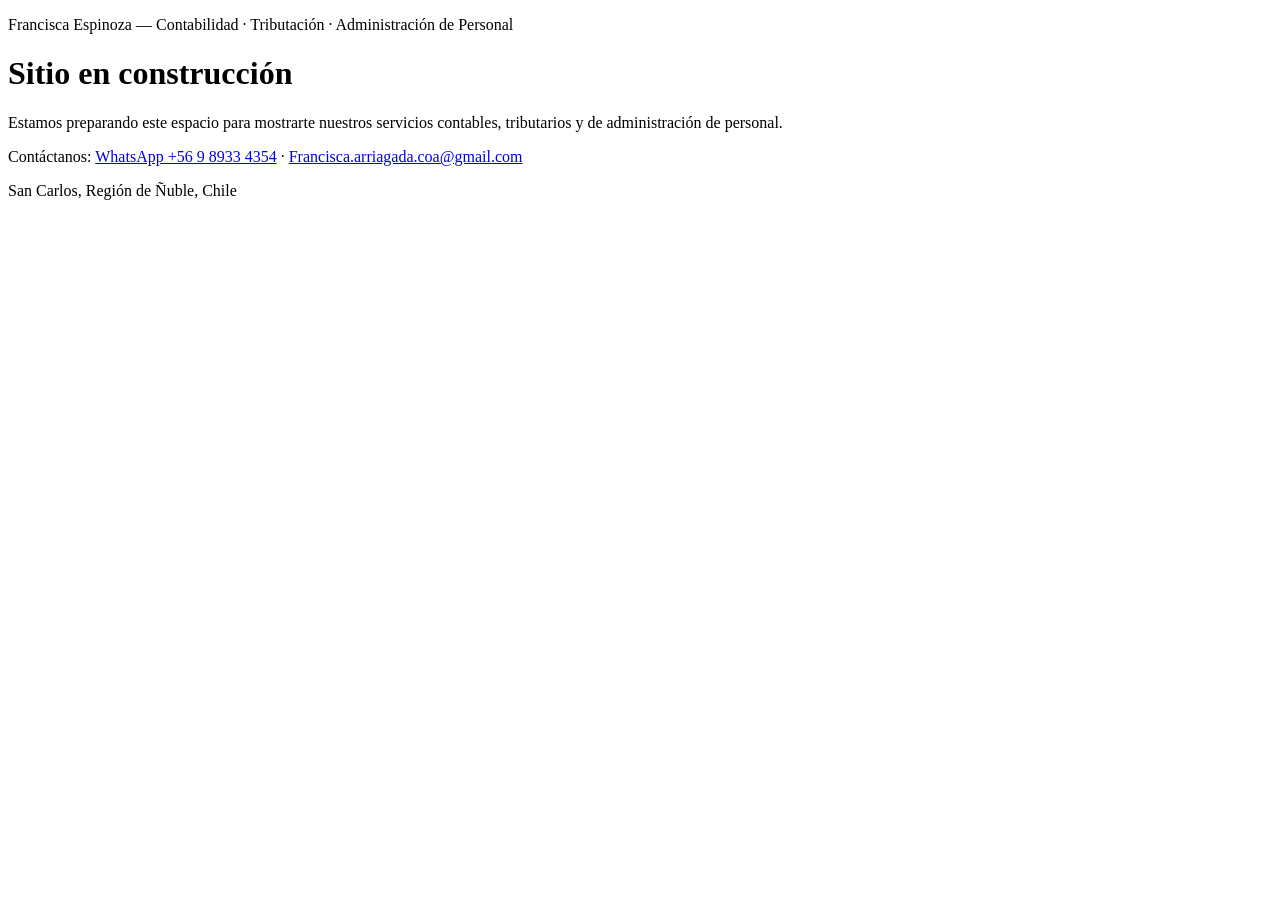
==== index.html @ 8ef62faa "Iteración 1: esqueleto del sitio y CI de GitHub Pages Agrega index.html mínimo con datos de contacto" ====
<!DOCTYPE html>
<html lang="es-CL">
<head>
  <meta charset="UTF-8">
  <meta name="viewport" content="width=device-width, initial-scale=1.0">
  <title>Francisca Espinoza | Contabilidad, Tributación y Administración de Personal</title>
  <meta name="description" content="Servicios contables, tributarios y de administración de personal en San Carlos, Ñuble, Chile.">
</head>
<body>
  <header>
    <p>Francisca Espinoza — Contabilidad · Tributación · Administración de Personal</p>
  </header>

  <main>
    <h1>Sitio en construcción</h1>
    <p>Estamos preparando este espacio para mostrarte nuestros servicios contables, tributarios y de administración de personal.</p>
    <p>Contáctanos: <a href="https://wa.me/56989334354">WhatsApp +56 9 8933 4354</a> · <a href="mailto:Francisca.arriagada.coa@gmail.com">Francisca.arriagada.coa@gmail.com</a></p>
  </main>

  <footer>
    <p>San Carlos, Región de Ñuble, Chile</p>
  </footer>
</body>
</html>
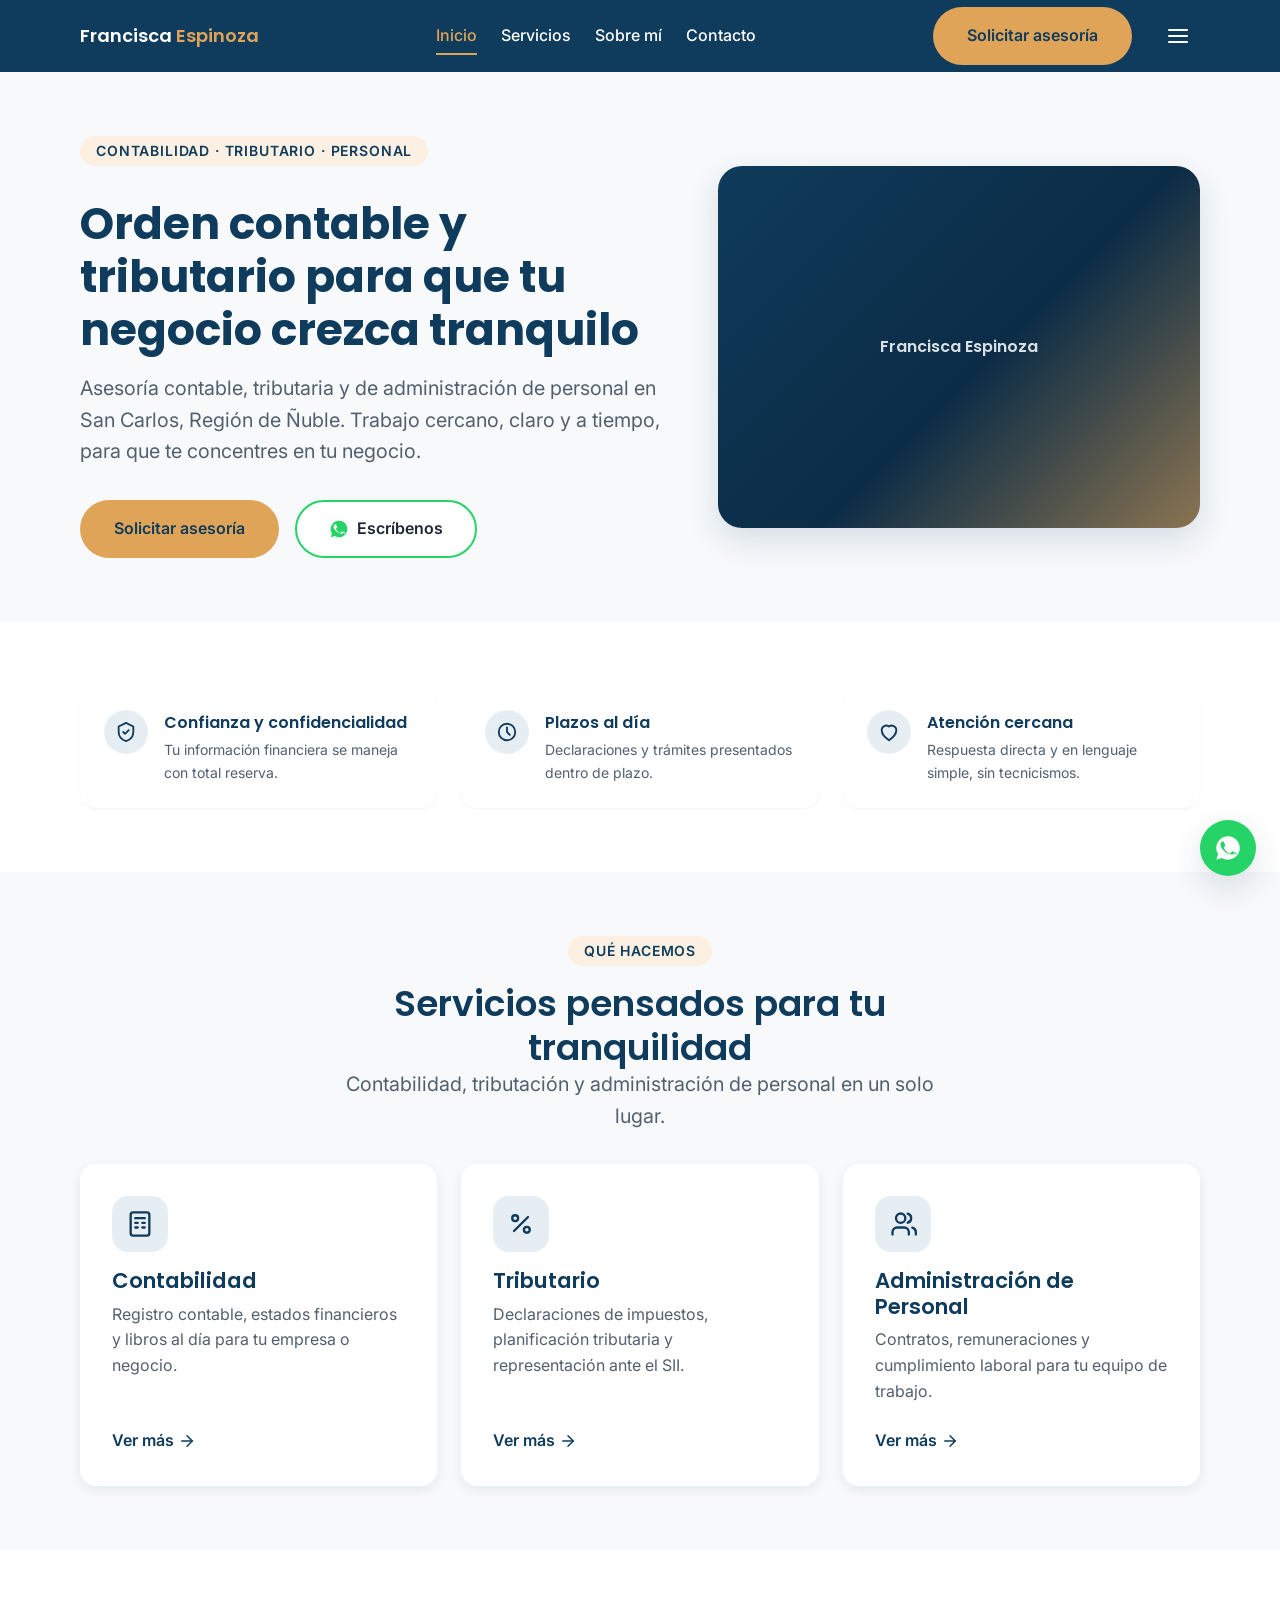
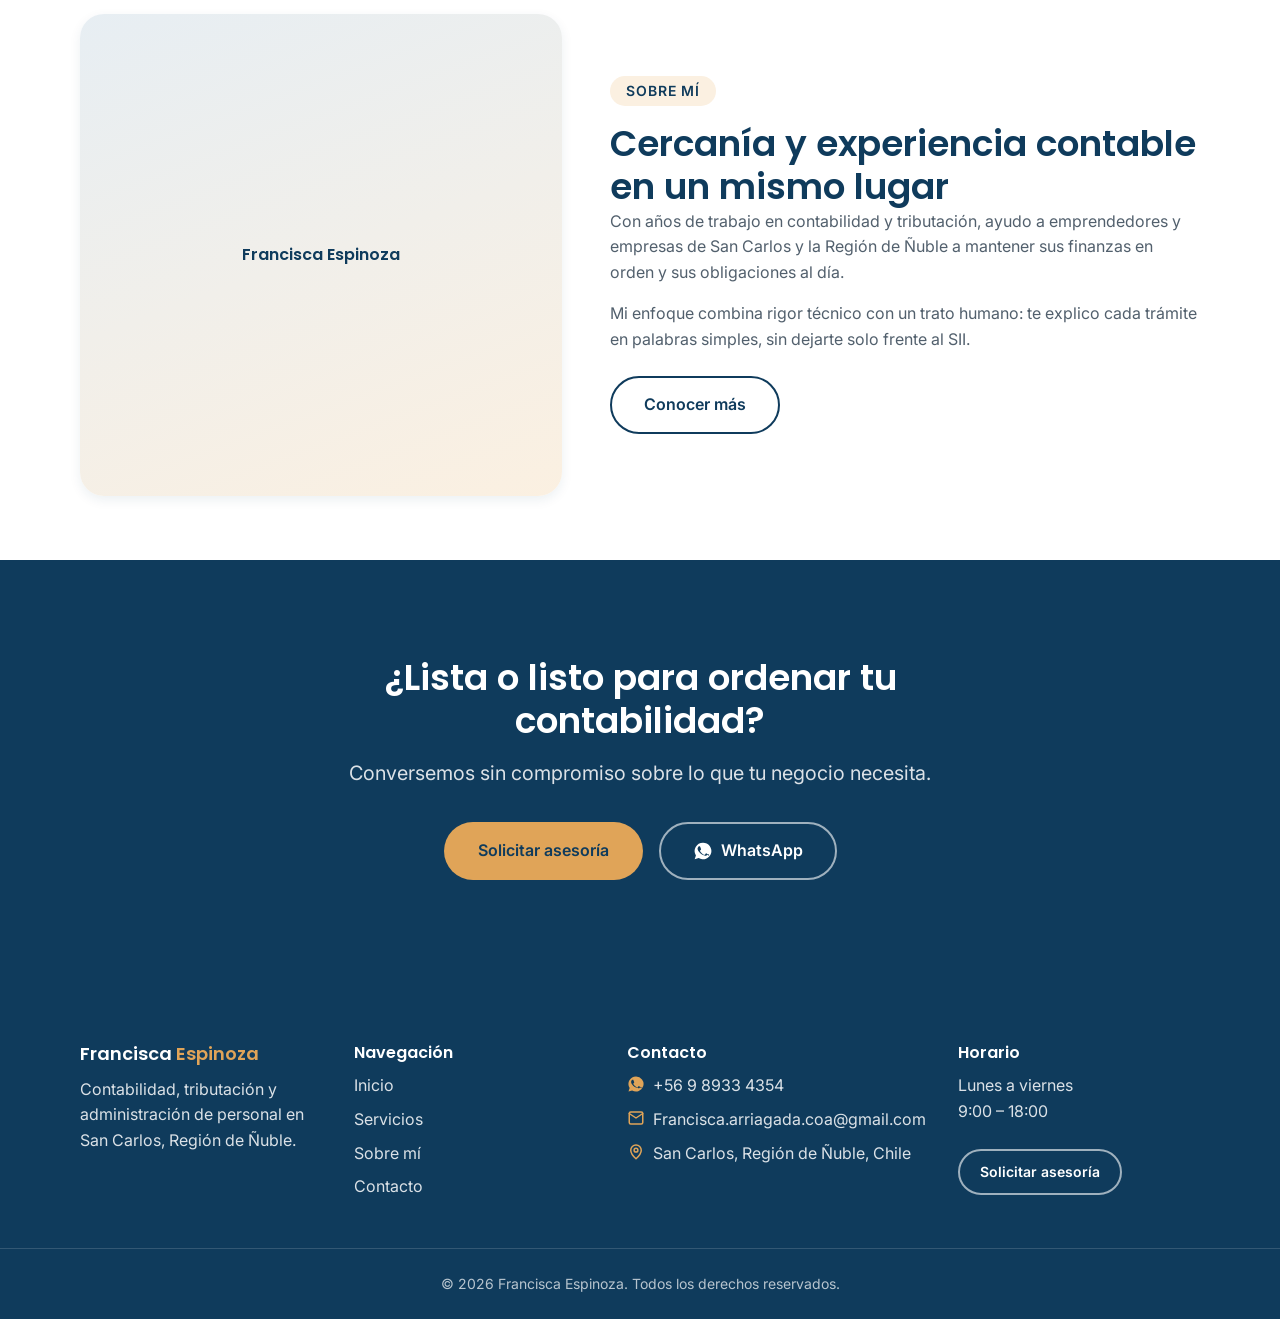
==== commit 9b5171b6: "Iteración 2: sistema visual y layout de las 4 páginas Implementa los design tokens y componentes de " ====
--- a/index.html
+++ b/index.html
@@ -4,21 +4,249 @@
   <meta charset="UTF-8">
   <meta name="viewport" content="width=device-width, initial-scale=1.0">
   <title>Francisca Espinoza | Contabilidad, Tributación y Administración de Personal</title>
-  <meta name="description" content="Servicios contables, tributarios y de administración de personal en San Carlos, Ñuble, Chile.">
+  <meta name="description" content="Servicios contables, tributarios y de administración de personal en San Carlos, Región de Ñuble, Chile. Asesoría cercana y confiable para tu empresa o negocio.">
+
+  <link rel="preconnect" href="https://fonts.googleapis.com">
+  <link rel="preconnect" href="https://fonts.gstatic.com" crossorigin>
+  <link href="https://fonts.googleapis.com/css2?family=Poppins:wght@600;700&family=Inter:wght@400;500;600&display=swap" rel="stylesheet">
+
+  <link rel="stylesheet" href="assets/css/styles.css">
 </head>
 <body>
-  <header>
-    <p>Francisca Espinoza — Contabilidad · Tributación · Administración de Personal</p>
+  <a class="skip-link" href="#main-content">Saltar al contenido</a>
+
+  <header class="site-header">
+    <div class="container site-header__inner">
+      <a href="index.html" class="wordmark">Francisca <span>Espinoza</span></a>
+
+      <nav class="main-nav" aria-label="Navegación principal">
+        <ul class="main-nav__list">
+          <li><a class="main-nav__link" href="index.html" aria-current="page">Inicio</a></li>
+          <li><a class="main-nav__link" href="servicios.html">Servicios</a></li>
+          <li><a class="main-nav__link" href="sobre-mi.html">Sobre mí</a></li>
+          <li><a class="main-nav__link" href="contacto.html">Contacto</a></li>
+        </ul>
+      </nav>
+
+      <div class="site-header__actions">
+        <a href="contacto.html" class="btn btn--primary site-header__cta">Solicitar asesoría</a>
+        <button type="button" class="hamburger" aria-label="Abrir menú" aria-expanded="false" aria-controls="mobile-menu">
+          <svg class="icon-open" viewBox="0 0 24 24" fill="none" stroke="currentColor" stroke-width="2" stroke-linecap="round" aria-hidden="true"><line x1="3" y1="6" x2="21" y2="6"/><line x1="3" y1="12" x2="21" y2="12"/><line x1="3" y1="18" x2="21" y2="18"/></svg>
+          <svg class="icon-close" viewBox="0 0 24 24" fill="none" stroke="currentColor" stroke-width="2" stroke-linecap="round" aria-hidden="true"><line x1="6" y1="6" x2="18" y2="18"/><line x1="6" y1="18" x2="18" y2="6"/></svg>
+        </button>
+      </div>
+    </div>
   </header>
 
-  <main>
-    <h1>Sitio en construcción</h1>
-    <p>Estamos preparando este espacio para mostrarte nuestros servicios contables, tributarios y de administración de personal.</p>
-    <p>Contáctanos: <a href="https://wa.me/56989334354">WhatsApp +56 9 8933 4354</a> · <a href="mailto:Francisca.arriagada.coa@gmail.com">Francisca.arriagada.coa@gmail.com</a></p>
+  <div class="mobile-menu" id="mobile-menu" hidden>
+    <div class="mobile-menu__header container">
+      <a href="index.html" class="wordmark">Francisca <span>Espinoza</span></a>
+      <button type="button" class="hamburger mobile-menu__close" aria-label="Cerrar menú">
+        <svg viewBox="0 0 24 24" fill="none" stroke="currentColor" stroke-width="2" stroke-linecap="round" aria-hidden="true"><line x1="6" y1="6" x2="18" y2="18"/><line x1="6" y1="18" x2="18" y2="6"/></svg>
+      </button>
+    </div>
+    <ul class="mobile-menu__list">
+      <li><a class="mobile-menu__link" href="index.html" aria-current="page">Inicio</a></li>
+      <li><a class="mobile-menu__link" href="servicios.html">Servicios</a></li>
+      <li><a class="mobile-menu__link" href="sobre-mi.html">Sobre mí</a></li>
+      <li><a class="mobile-menu__link" href="contacto.html">Contacto</a></li>
+    </ul>
+    <div class="mobile-menu__cta">
+      <a href="contacto.html" class="btn btn--primary">Solicitar asesoría</a>
+      <a href="https://wa.me/56989334354" class="btn btn--on-navy" target="_blank" rel="noopener">
+        <svg viewBox="0 0 24 24" fill="currentColor" aria-hidden="true"><path d="M12 2a10 10 0 0 0-8.5 15.3L2 22l4.8-1.5A10 10 0 1 0 12 2Zm5.6 14.2c-.2.7-1.4 1.3-2 1.4-.5.1-1.2.2-3.7-.8-3.1-1.2-5-4.3-5.2-4.5-.2-.2-1.2-1.6-1.2-3s.8-2.2 1-2.5c.3-.3.6-.4.8-.4h.6c.2 0 .5 0 .7.6.3.7.9 2.3 1 2.5.1.2.1.4 0 .6-.1.2-.2.4-.4.6-.2.2-.4.5-.6.6-.2.2-.4.4-.2.8.2.4 1 1.6 2.1 2.6 1.4 1.3 2.6 1.7 3 1.9.4.2.6.1.8-.1.2-.2.9-1 1.1-1.4.2-.4.5-.3.8-.2.3.1 2 1 2.4 1.1.4.2.6.3.7.4.1.2.1.9-.1 1.6Z"/></svg>
+        WhatsApp
+      </a>
+    </div>
+  </div>
+
+  <main id="main-content">
+    <!-- ===== HERO ===== -->
+    <section class="section">
+      <div class="container hero">
+        <div class="hero__text">
+          <span class="eyebrow">Contabilidad · Tributario · Personal</span>
+          <h1>Orden contable y tributario para que tu negocio crezca tranquilo</h1>
+          <p class="hero__subtitle">Asesoría contable, tributaria y de administración de personal en San Carlos, Región de Ñuble. Trabajo cercano, claro y a tiempo, para que te concentres en tu negocio.</p>
+          <div class="btn-row">
+            <a href="contacto.html" class="btn btn--primary">Solicitar asesoría</a>
+            <a href="https://wa.me/56989334354" class="btn btn--whatsapp" target="_blank" rel="noopener">
+              <svg viewBox="0 0 24 24" fill="currentColor" aria-hidden="true"><path d="M12 2a10 10 0 0 0-8.5 15.3L2 22l4.8-1.5A10 10 0 1 0 12 2Zm5.6 14.2c-.2.7-1.4 1.3-2 1.4-.5.1-1.2.2-3.7-.8-3.1-1.2-5-4.3-5.2-4.5-.2-.2-1.2-1.6-1.2-3s.8-2.2 1-2.5c.3-.3.6-.4.8-.4h.6c.2 0 .5 0 .7.6.3.7.9 2.3 1 2.5.1.2.1.4 0 .6-.1.2-.2.4-.4.6-.2.2-.4.5-.6.6-.2.2-.4.4-.2.8.2.4 1 1.6 2.1 2.6 1.4 1.3 2.6 1.7 3 1.9.4.2.6.1.8-.1.2-.2.9-1 1.1-1.4.2-.4.5-.3.8-.2.3.1 2 1 2.4 1.1.4.2.6.3.7.4.1.2.1.9-.1 1.6Z"/></svg>
+              Escríbenos
+            </a>
+          </div>
+        </div>
+        <div class="hero__media" role="img" aria-label="Ilustración representativa de asesoría contable">
+          <span>Francisca Espinoza</span>
+        </div>
+      </div>
+    </section>
+
+    <!-- ===== FRANJA DE VALORES ===== -->
+    <section class="section section-bg-alt">
+      <div class="container">
+        <div class="values-strip">
+          <div class="value-item">
+            <div class="value-item__icon">
+              <svg viewBox="0 0 24 24" fill="none" stroke="currentColor" stroke-width="2" stroke-linecap="round" stroke-linejoin="round" aria-hidden="true"><path d="M12 2l8 4v6c0 5-3.4 8.5-8 10-4.6-1.5-8-5-8-10V6l8-4Z"/><path d="m9 12 2 2 4-4"/></svg>
+            </div>
+            <div>
+              <p class="value-item__title">Confianza y confidencialidad</p>
+              <p class="value-item__desc">Tu información financiera se maneja con total reserva.</p>
+            </div>
+          </div>
+          <div class="value-item">
+            <div class="value-item__icon">
+              <svg viewBox="0 0 24 24" fill="none" stroke="currentColor" stroke-width="2" stroke-linecap="round" stroke-linejoin="round" aria-hidden="true"><circle cx="12" cy="12" r="9"/><path d="M12 7v5l3 3"/></svg>
+            </div>
+            <div>
+              <p class="value-item__title">Plazos al día</p>
+              <p class="value-item__desc">Declaraciones y trámites presentados dentro de plazo.</p>
+            </div>
+          </div>
+          <div class="value-item">
+            <div class="value-item__icon">
+              <svg viewBox="0 0 24 24" fill="none" stroke="currentColor" stroke-width="2" stroke-linecap="round" stroke-linejoin="round" aria-hidden="true"><path d="M12 21c-4-3-8-6-8-11a5 5 0 0 1 8-4 5 5 0 0 1 8 4c0 5-4 8-8 11Z"/></svg>
+            </div>
+            <div>
+              <p class="value-item__title">Atención cercana</p>
+              <p class="value-item__desc">Respuesta directa y en lenguaje simple, sin tecnicismos.</p>
+            </div>
+          </div>
+        </div>
+      </div>
+    </section>
+
+    <!-- ===== GRILLA DE SERVICIOS ===== -->
+    <section class="section" id="servicios">
+      <div class="container">
+        <div class="section-header section-header--center">
+          <span class="eyebrow">Qué hacemos</span>
+          <h2>Servicios pensados para tu tranquilidad</h2>
+          <p class="lead">Contabilidad, tributación y administración de personal en un solo lugar.</p>
+        </div>
+
+        <div class="services-grid">
+          <article class="service-card">
+            <div class="service-card__icon">
+              <svg viewBox="0 0 24 24" fill="none" stroke="currentColor" stroke-width="2" stroke-linecap="round" stroke-linejoin="round" aria-hidden="true"><rect x="4" y="2" width="16" height="20" rx="2"/><line x1="8" y1="7" x2="16" y2="7"/><line x1="8" y1="11" x2="10" y2="11"/><line x1="8" y1="15" x2="10" y2="15"/><line x1="14" y1="11" x2="16" y2="11"/><line x1="14" y1="15" x2="16" y2="15"/></svg>
+            </div>
+            <h3 class="service-card__title">Contabilidad</h3>
+            <p class="service-card__desc">Registro contable, estados financieros y libros al día para tu empresa o negocio.</p>
+            <a href="servicios.html#contabilidad" class="service-card__link">Ver más
+              <svg viewBox="0 0 24 24" fill="none" stroke="currentColor" stroke-width="2" stroke-linecap="round" stroke-linejoin="round" aria-hidden="true"><line x1="5" y1="12" x2="19" y2="12"/><polyline points="12 5 19 12 12 19"/></svg>
+            </a>
+          </article>
+
+          <article class="service-card">
+            <div class="service-card__icon">
+              <svg viewBox="0 0 24 24" fill="none" stroke="currentColor" stroke-width="2" stroke-linecap="round" stroke-linejoin="round" aria-hidden="true"><circle cx="7" cy="7" r="2.5"/><circle cx="17" cy="17" r="2.5"/><line x1="18" y1="6" x2="6" y2="18"/></svg>
+            </div>
+            <h3 class="service-card__title">Tributario</h3>
+            <p class="service-card__desc">Declaraciones de impuestos, planificación tributaria y representación ante el SII.</p>
+            <a href="servicios.html#tributario" class="service-card__link">Ver más
+              <svg viewBox="0 0 24 24" fill="none" stroke="currentColor" stroke-width="2" stroke-linecap="round" stroke-linejoin="round" aria-hidden="true"><line x1="5" y1="12" x2="19" y2="12"/><polyline points="12 5 19 12 12 19"/></svg>
+            </a>
+          </article>
+
+          <article class="service-card">
+            <div class="service-card__icon">
+              <svg viewBox="0 0 24 24" fill="none" stroke="currentColor" stroke-width="2" stroke-linecap="round" stroke-linejoin="round" aria-hidden="true"><path d="M17 21v-2a4 4 0 0 0-4-4H7a4 4 0 0 0-4 4v2"/><circle cx="10" cy="7" r="4"/><path d="M23 21v-2a4 4 0 0 0-3-3.87"/><path d="M16 3.13a4 4 0 0 1 0 7.75"/></svg>
+            </div>
+            <h3 class="service-card__title">Administración de Personal</h3>
+            <p class="service-card__desc">Contratos, remuneraciones y cumplimiento laboral para tu equipo de trabajo.</p>
+            <a href="servicios.html#personal" class="service-card__link">Ver más
+              <svg viewBox="0 0 24 24" fill="none" stroke="currentColor" stroke-width="2" stroke-linecap="round" stroke-linejoin="round" aria-hidden="true"><line x1="5" y1="12" x2="19" y2="12"/><polyline points="12 5 19 12 12 19"/></svg>
+            </a>
+          </article>
+        </div>
+      </div>
+    </section>
+
+    <!-- ===== SOBRE MÍ (preview) ===== -->
+    <section class="section section-bg-alt">
+      <div class="container about-preview">
+        <div class="about-preview__media" role="img" aria-label="Retrato de Francisca Espinoza">
+          <span>Francisca Espinoza</span>
+        </div>
+        <div class="about-preview__body">
+          <span class="eyebrow">Sobre mí</span>
+          <h2>Cercanía y experiencia contable en un mismo lugar</h2>
+          <p>Con años de trabajo en contabilidad y tributación, ayudo a emprendedores y empresas de San Carlos y la Región de Ñuble a mantener sus finanzas en orden y sus obligaciones al día.</p>
+          <p>Mi enfoque combina rigor técnico con un trato humano: te explico cada trámite en palabras simples, sin dejarte solo frente al SII.</p>
+          <div class="mt-lg">
+            <a href="sobre-mi.html" class="btn btn--secondary">Conocer más</a>
+          </div>
+        </div>
+      </div>
+    </section>
+
+    <!-- ===== BANDA CTA ===== -->
+    <section class="cta-band">
+      <div class="cta-band__content">
+        <h2 class="cta-band__title">¿Lista o listo para ordenar tu contabilidad?</h2>
+        <p class="cta-band__subtitle">Conversemos sin compromiso sobre lo que tu negocio necesita.</p>
+        <div class="btn-row">
+          <a href="contacto.html" class="btn btn--primary">Solicitar asesoría</a>
+          <a href="https://wa.me/56989334354" class="btn btn--on-navy" target="_blank" rel="noopener">
+            <svg viewBox="0 0 24 24" fill="currentColor" aria-hidden="true"><path d="M12 2a10 10 0 0 0-8.5 15.3L2 22l4.8-1.5A10 10 0 1 0 12 2Zm5.6 14.2c-.2.7-1.4 1.3-2 1.4-.5.1-1.2.2-3.7-.8-3.1-1.2-5-4.3-5.2-4.5-.2-.2-1.2-1.6-1.2-3s.8-2.2 1-2.5c.3-.3.6-.4.8-.4h.6c.2 0 .5 0 .7.6.3.7.9 2.3 1 2.5.1.2.1.4 0 .6-.1.2-.2.4-.4.6-.2.2-.4.5-.6.6-.2.2-.4.4-.2.8.2.4 1 1.6 2.1 2.6 1.4 1.3 2.6 1.7 3 1.9.4.2.6.1.8-.1.2-.2.9-1 1.1-1.4.2-.4.5-.3.8-.2.3.1 2 1 2.4 1.1.4.2.6.3.7.4.1.2.1.9-.1 1.6Z"/></svg>
+            WhatsApp
+          </a>
+        </div>
+      </div>
+    </section>
   </main>
 
-  <footer>
-    <p>San Carlos, Región de Ñuble, Chile</p>
+  <footer class="site-footer">
+    <div class="container footer-grid">
+      <div class="footer-col">
+        <p class="footer-col__wordmark">Francisca <span style="color: var(--color-accent);">Espinoza</span></p>
+        <p>Contabilidad, tributación y administración de personal en San Carlos, Región de Ñuble.</p>
+      </div>
+
+      <div class="footer-col">
+        <p class="footer-col__title">Navegación</p>
+        <ul>
+          <li><a href="index.html">Inicio</a></li>
+          <li><a href="servicios.html">Servicios</a></li>
+          <li><a href="sobre-mi.html">Sobre mí</a></li>
+          <li><a href="contacto.html">Contacto</a></li>
+        </ul>
+      </div>
+
+      <div class="footer-col">
+        <p class="footer-col__title">Contacto</p>
+        <div class="footer-contact-item">
+          <svg viewBox="0 0 24 24" fill="currentColor" aria-hidden="true"><path d="M12 2a10 10 0 0 0-8.5 15.3L2 22l4.8-1.5A10 10 0 1 0 12 2Zm5.6 14.2c-.2.7-1.4 1.3-2 1.4-.5.1-1.2.2-3.7-.8-3.1-1.2-5-4.3-5.2-4.5-.2-.2-1.2-1.6-1.2-3s.8-2.2 1-2.5c.3-.3.6-.4.8-.4h.6c.2 0 .5 0 .7.6.3.7.9 2.3 1 2.5.1.2.1.4 0 .6-.1.2-.2.4-.4.6-.2.2-.4.5-.6.6-.2.2-.4.4-.2.8.2.4 1 1.6 2.1 2.6 1.4 1.3 2.6 1.7 3 1.9.4.2.6.1.8-.1.2-.2.9-1 1.1-1.4.2-.4.5-.3.8-.2.3.1 2 1 2.4 1.1.4.2.6.3.7.4.1.2.1.9-.1 1.6Z"/></svg>
+          <a href="https://wa.me/56989334354" target="_blank" rel="noopener">+56 9 8933 4354</a>
+        </div>
+        <div class="footer-contact-item">
+          <svg viewBox="0 0 24 24" fill="none" stroke="currentColor" stroke-width="2" stroke-linecap="round" stroke-linejoin="round" aria-hidden="true"><path d="M4 4h16v16H4z" opacity="0"/><path d="m3 6 9 6 9-6"/><rect x="3" y="4" width="18" height="16" rx="2"/></svg>
+          <a href="mailto:Francisca.arriagada.coa@gmail.com">Francisca.arriagada.coa@gmail.com</a>
+        </div>
+        <div class="footer-contact-item">
+          <svg viewBox="0 0 24 24" fill="none" stroke="currentColor" stroke-width="2" stroke-linecap="round" stroke-linejoin="round" aria-hidden="true"><path d="M12 21s7-6.5 7-11.5a7 7 0 0 0-14 0C5 14.5 12 21 12 21Z"/><circle cx="12" cy="9.5" r="2.5"/></svg>
+          <span>San Carlos, Región de Ñuble, Chile</span>
+        </div>
+      </div>
+
+      <div class="footer-col">
+        <p class="footer-col__title">Horario</p>
+        <p>Lunes a viernes<br>9:00 – 18:00</p>
+        <div class="mt-lg">
+          <a href="contacto.html" class="btn btn--on-navy btn--sm">Solicitar asesoría</a>
+        </div>
+      </div>
+    </div>
+    <div class="footer-bottom">
+      <p>&copy; 2026 Francisca Espinoza. Todos los derechos reservados.</p>
+    </div>
   </footer>
+
+  <a href="https://wa.me/56989334354" class="whatsapp-fab" target="_blank" rel="noopener" aria-label="Escríbenos por WhatsApp">
+    <svg viewBox="0 0 24 24" fill="currentColor" aria-hidden="true"><path d="M12 2a10 10 0 0 0-8.5 15.3L2 22l4.8-1.5A10 10 0 1 0 12 2Zm5.6 14.2c-.2.7-1.4 1.3-2 1.4-.5.1-1.2.2-3.7-.8-3.1-1.2-5-4.3-5.2-4.5-.2-.2-1.2-1.6-1.2-3s.8-2.2 1-2.5c.3-.3.6-.4.8-.4h.6c.2 0 .5 0 .7.6.3.7.9 2.3 1 2.5.1.2.1.4 0 .6-.1.2-.2.4-.4.6-.2.2-.4.5-.6.6-.2.2-.4.4-.2.8.2.4 1 1.6 2.1 2.6 1.4 1.3 2.6 1.7 3 1.9.4.2.6.1.8-.1.2-.2.9-1 1.1-1.4.2-.4.5-.3.8-.2.3.1 2 1 2.4 1.1.4.2.6.3.7.4.1.2.1.9-.1 1.6Z"/></svg>
+  </a>
+
+  <script src="assets/js/main.js" defer></script>
 </body>
 </html>
--- a/assets/css/styles.css
+++ b/assets/css/styles.css
@@ -0,0 +1,1454 @@
+/* =========================================================
+   Francisca Espinoza — Sistema visual (Iteración 2)
+   Contabilidad · Tributación · Administración de Personal
+   ========================================================= */
+
+/* ===== RESET BÁSICO ===== */
+*,
+*::before,
+*::after {
+  box-sizing: border-box;
+}
+
+html {
+  scroll-behavior: smooth;
+}
+
+body,
+h1, h2, h3, h4, h5, h6,
+p, figure {
+  margin: 0;
+}
+
+ul, ol {
+  margin: 0;
+  padding: 0;
+  list-style: none;
+}
+
+img {
+  max-width: 100%;
+  display: block;
+}
+
+a {
+  color: inherit;
+  text-decoration: none;
+}
+
+button {
+  font: inherit;
+  cursor: pointer;
+  background: none;
+  border: none;
+  color: inherit;
+}
+
+input, textarea, select {
+  font: inherit;
+}
+
+/* ===== DESIGN TOKENS ===== */
+:root {
+  /* ===== COLOR — Marca ===== */
+  --color-primary: #0F3B5C;        /* Navy — header, footer, nav, texto sobre claro */
+  --color-primary-hover: #0B2C46;  /* Navy oscurecido ~15% — hover de botones/enlaces navy */
+  --color-primary-active: #081F33; /* Navy oscurecido ~25% — estado presionado */
+  --color-primary-tint-10: #E7EEF3; /* Navy al 10% opacidad sobre blanco — fondos de íconos, chips */
+  --color-primary-tint-05: #F1F5F8; /* Navy al 5% — hover sutil de filas/list items */
+
+  --color-accent: #E0A458;         /* Ámbar — CTA primario */
+  --color-accent-hover: #D69C55;   /* Ámbar oscurecido ~5% (NO más oscuro, ver §2) */
+  --color-accent-active: #D69C55;  /* Mismo tono que hover; el estado activo se marca con
+                                       transform + inset-shadow, no con más oscurecimiento
+                                       (oscurecer más rompe el contraste AA, ver §2) */
+  --color-accent-tint: #FBF0E1;    /* Ámbar al 10% — fondos de badges, resaltes suaves */
+
+  --color-whatsapp: #25D366;       /* Verde oficial — SOLO ícono/isotipo de WhatsApp */
+  --color-whatsapp-hover: #1FB955; /* Verde oscurecido — hover del ícono/FAB */
+
+  /* ===== COLOR — Neutros / texto ===== */
+  --color-bg: #F7F9FB;             /* Fondo general del sitio */
+  --color-surface: #FFFFFF;        /* Fondo de tarjetas, header en scroll-top si aplica, inputs */
+  --color-text-primary: #1F2933;   /* Texto de cuerpo sobre fondos claros */
+  --color-text-secondary: #52606D; /* Texto secundario/meta sobre fondos claros */
+  --color-text-inverse: #FFFFFF;   /* Texto sobre navy (header, footer, CTA band) */
+  --color-text-on-accent: #0F3B5C; /* Texto sobre botones ámbar (obligatorio, NO blanco) */
+  --color-border: #DCE3E9;         /* Bordes de inputs, divisores sobre superficies claras */
+  --color-border-dark: rgba(255,255,255,0.15); /* Divisores sobre fondo navy (footer) */
+
+  /* Estados semánticos de formulario */
+  --color-error: #C0392B;
+  --color-success: #1F8A4C;
+
+  /* ===== TIPOGRAFÍA ===== */
+  --font-heading: 'Poppins', 'Segoe UI', sans-serif;
+  --font-body: 'Inter', 'Segoe UI', sans-serif;
+
+  --text-h1: clamp(2rem, 1.55rem + 2vw, 2.75rem);
+  --text-h2: clamp(1.75rem, 1.45rem + 1.4vw, 2.25rem);
+  --text-h3: clamp(1.375rem, 1.2rem + 0.8vw, 1.75rem);
+  --text-h4: clamp(1.125rem, 1.05rem + 0.35vw, 1.375rem);
+  --text-h5: 1.125rem;
+  --text-h6: 1rem;
+  --text-lead: clamp(1.0625rem, 1rem + 0.3vw, 1.25rem);
+  --text-body: 1rem;
+  --text-small: 0.875rem;
+
+  --leading-heading: 1.2;
+  --leading-body: 1.6;
+  --leading-tight: 1.35;
+
+  --weight-regular: 400;
+  --weight-medium: 500;
+  --weight-semibold: 600;
+  --weight-bold: 700;
+
+  /* ===== ESPACIADO ===== */
+  --space-xs: 4px;
+  --space-sm: 8px;
+  --space-md: 16px;
+  --space-lg: 24px;
+  --space-xl: 32px;
+  --space-2xl: 48px;
+  --space-3xl: 64px;
+
+  /* ===== RADIOS ===== */
+  --radius-sm: 8px;
+  --radius-md: 16px;
+  --radius-lg: 24px;
+  --radius-pill: 999px;
+
+  /* ===== SOMBRAS ===== */
+  --shadow-sm: 0 1px 2px rgba(15, 59, 92, 0.06);
+  --shadow-md: 0 4px 12px rgba(15, 59, 92, 0.08);
+  --shadow-lg: 0 12px 32px rgba(15, 59, 92, 0.14);
+  --shadow-focus: 0 0 0 3px rgba(224, 164, 88, 0.45);
+  --shadow-focus-inverse: 0 0 0 3px rgba(255, 255, 255, 0.55);
+
+  /* ===== LAYOUT ===== */
+  --container-max: 1200px;
+  --header-height: 72px;
+  --header-height-mobile: 64px;
+
+  /* ===== Z-INDEX ===== */
+  --z-nav: 1000;
+  --z-mobile-menu: 1100;
+  --z-whatsapp-fab: 900;
+}
+
+/* ===== BASE ===== */
+body {
+  font-family: var(--font-body);
+  font-size: var(--text-body);
+  line-height: var(--leading-body);
+  color: var(--color-text-primary);
+  background-color: var(--color-bg);
+}
+
+h1, h2, h3, h4, h5, h6 {
+  font-family: var(--font-heading);
+  line-height: var(--leading-heading);
+  color: var(--color-primary);
+  font-weight: var(--weight-semibold);
+}
+
+h1 { font-size: var(--text-h1); font-weight: var(--weight-bold); }
+h2 { font-size: var(--text-h2); }
+h3 { font-size: var(--text-h3); }
+h4 { font-size: var(--text-h4); }
+h5 { font-size: var(--text-h5); }
+h6 { font-size: var(--text-h6); }
+
+.lead {
+  font-size: var(--text-lead);
+  color: var(--color-text-secondary);
+}
+
+/* Foco visible obligatorio en toda la app */
+a:focus-visible,
+button:focus-visible,
+input:focus-visible,
+textarea:focus-visible,
+select:focus-visible,
+[tabindex]:focus-visible {
+  outline: none;
+  box-shadow: var(--shadow-focus);
+  border-radius: var(--radius-sm);
+}
+
+.on-navy a:focus-visible,
+.on-navy button:focus-visible,
+.site-header a:focus-visible,
+.site-header button:focus-visible,
+.site-footer a:focus-visible,
+.site-footer button:focus-visible,
+.mobile-menu a:focus-visible,
+.mobile-menu button:focus-visible,
+.cta-band a:focus-visible,
+.cta-band button:focus-visible {
+  box-shadow: var(--shadow-focus-inverse);
+}
+
+/* Utilidad para ocultar visualmente pero mantener accesible */
+.visually-hidden {
+  position: absolute;
+  width: 1px;
+  height: 1px;
+  padding: 0;
+  margin: -1px;
+  overflow: hidden;
+  clip: rect(0, 0, 0, 0);
+  white-space: nowrap;
+  border: 0;
+}
+
+/* Enlace "saltar al contenido" */
+.skip-link {
+  position: absolute;
+  top: -48px;
+  left: var(--space-md);
+  z-index: 1200;
+  background: var(--color-accent);
+  color: var(--color-text-on-accent);
+  padding: var(--space-sm) var(--space-md);
+  border-radius: var(--radius-sm);
+  font-weight: var(--weight-semibold);
+  transition: top 0.2s;
+}
+
+.skip-link:focus {
+  top: var(--space-md);
+}
+
+/* ===== CONTENEDOR ===== */
+.container {
+  width: 100%;
+  margin-inline: auto;
+  padding-inline: var(--space-md); /* 16px < 768px */
+}
+
+@media (min-width: 768px) {
+  .container {
+    padding-inline: var(--space-lg); /* 24px */
+  }
+}
+
+@media (min-width: 1024px) {
+  .container {
+    padding-inline: 40px;
+    max-width: var(--container-max);
+  }
+}
+
+@media (min-width: 1440px) {
+  .container {
+    padding-inline: 64px;
+  }
+}
+
+/* ===== SECCIONES ===== */
+.section {
+  padding-block: var(--space-2xl); /* 48px < 768px */
+}
+
+@media (min-width: 768px) {
+  .section {
+    padding-block: 56px; /* dentro del rango 48-64px */
+  }
+}
+
+@media (min-width: 1024px) {
+  .section {
+    padding-block: var(--space-3xl); /* 64px */
+  }
+}
+
+.section-bg-alt {
+  background-color: var(--color-surface);
+}
+
+.section-header {
+  max-width: 640px;
+  margin-bottom: var(--space-xl);
+}
+
+.section-header--center {
+  margin-inline: auto;
+  text-align: center;
+}
+
+.eyebrow {
+  display: inline-block;
+  font-family: var(--font-body);
+  font-weight: var(--weight-semibold);
+  font-size: var(--text-small);
+  letter-spacing: 0.06em;
+  text-transform: uppercase;
+  color: var(--color-primary);
+  background: var(--color-accent-tint);
+  padding: var(--space-xs) var(--space-md);
+  border-radius: var(--radius-pill);
+  margin-bottom: var(--space-md);
+}
+
+.eyebrow--on-navy {
+  color: var(--color-accent);
+  background: rgba(255, 255, 255, 0.12);
+}
+
+/* =========================================================
+   3.1 HEADER / NAV
+   ========================================================= */
+.site-header {
+  position: sticky;
+  top: 0;
+  z-index: var(--z-nav);
+  background-color: var(--color-primary);
+  height: var(--header-height-mobile);
+  display: flex;
+  align-items: center;
+  transition: box-shadow 0.2s;
+}
+
+@media (min-width: 768px) {
+  .site-header {
+    height: var(--header-height);
+  }
+}
+
+.site-header.is-scrolled {
+  box-shadow: var(--shadow-md);
+}
+
+.site-header__inner {
+  width: 100%;
+  display: flex;
+  align-items: center;
+  justify-content: space-between;
+  gap: var(--space-lg);
+}
+
+.wordmark {
+  font-family: var(--font-heading);
+  font-weight: var(--weight-semibold);
+  font-size: var(--text-h5);
+  color: var(--color-text-inverse);
+  white-space: nowrap;
+}
+
+.wordmark span {
+  color: var(--color-accent);
+}
+
+/* Nav desktop */
+.main-nav {
+  display: none;
+}
+
+.main-nav__list {
+  display: flex;
+  align-items: center;
+  gap: var(--space-lg);
+}
+
+.main-nav__link {
+  font-family: var(--font-body);
+  font-weight: var(--weight-medium);
+  font-size: var(--text-body);
+  color: var(--color-text-inverse);
+  padding-block: var(--space-sm);
+  border-bottom: 2px solid transparent;
+  transition: color 0.2s, border-color 0.2s;
+}
+
+.main-nav__link:hover {
+  color: var(--color-accent);
+}
+
+.main-nav__link[aria-current="page"] {
+  color: var(--color-accent);
+  border-bottom-color: var(--color-accent);
+}
+
+.site-header__cta {
+  display: none;
+}
+
+@media (min-width: 768px) {
+  .main-nav {
+    display: block;
+  }
+
+  .site-header__actions {
+    display: flex;
+    align-items: center;
+    gap: var(--space-lg);
+  }
+
+  .site-header__cta {
+    display: inline-flex;
+  }
+
+  .hamburger {
+    display: none;
+  }
+}
+
+/* Botón hamburguesa */
+.hamburger {
+  display: inline-flex;
+  align-items: center;
+  justify-content: center;
+  width: 44px;
+  height: 44px;
+  border-radius: var(--radius-sm);
+  color: var(--color-text-inverse);
+}
+
+.hamburger svg {
+  width: 24px;
+  height: 24px;
+}
+
+.hamburger .icon-close {
+  display: none;
+}
+
+.hamburger[aria-expanded="true"] .icon-open {
+  display: none;
+}
+
+.hamburger[aria-expanded="true"] .icon-close {
+  display: block;
+}
+
+/* Menú móvil overlay */
+.mobile-menu {
+  position: fixed;
+  inset: 0;
+  z-index: var(--z-mobile-menu);
+  background-color: var(--color-primary);
+  display: flex;
+  flex-direction: column;
+  padding: var(--space-xl) var(--space-md);
+  transform: translateY(-100%);
+  opacity: 0;
+  visibility: hidden;
+  transition: transform 0.25s ease, opacity 0.25s ease, visibility 0.25s ease;
+}
+
+.mobile-menu.is-open {
+  transform: translateY(0);
+  opacity: 1;
+  visibility: visible;
+}
+
+@media (prefers-reduced-motion: reduce) {
+  .mobile-menu {
+    transition: opacity 0.01ms;
+  }
+  * {
+    scroll-behavior: auto !important;
+  }
+}
+
+.mobile-menu__header {
+  display: flex;
+  align-items: center;
+  justify-content: space-between;
+}
+
+.mobile-menu__list {
+  display: flex;
+  flex-direction: column;
+  align-items: center;
+  justify-content: center;
+  gap: var(--space-lg);
+  flex: 1;
+}
+
+.mobile-menu__link {
+  font-family: var(--font-heading);
+  font-weight: var(--weight-semibold);
+  font-size: var(--text-h3);
+  color: var(--color-text-inverse);
+}
+
+.mobile-menu__link[aria-current="page"] {
+  color: var(--color-accent);
+}
+
+.mobile-menu__cta {
+  display: flex;
+  flex-direction: column;
+  gap: var(--space-md);
+  align-items: center;
+  padding-bottom: var(--space-xl);
+}
+
+body.menu-open {
+  overflow: hidden;
+}
+
+@media (min-width: 768px) {
+  .mobile-menu {
+    display: none;
+  }
+}
+
+/* =========================================================
+   3.2 BOTONES
+   ========================================================= */
+.btn {
+  display: inline-flex;
+  align-items: center;
+  justify-content: center;
+  gap: var(--space-sm);
+  font-family: var(--font-body);
+  font-weight: var(--weight-semibold);
+  font-size: var(--text-body);
+  border-radius: var(--radius-pill);
+  padding: 14px 32px;
+  min-height: 48px;
+  border: 2px solid transparent;
+  transition: background-color 0.2s, color 0.2s, box-shadow 0.2s, transform 0.1s;
+  white-space: nowrap;
+}
+
+.btn svg {
+  width: 20px;
+  height: 20px;
+  flex-shrink: 0;
+}
+
+.btn:disabled,
+.btn[aria-disabled="true"] {
+  opacity: 0.5;
+  cursor: not-allowed;
+}
+
+/* Primario */
+.btn--primary {
+  background-color: var(--color-accent);
+  color: var(--color-text-on-accent);
+}
+
+.btn--primary:hover {
+  background-color: var(--color-accent-hover);
+}
+
+.btn--primary:active {
+  background-color: var(--color-accent-active);
+  transform: scale(0.98);
+  box-shadow: inset 0 2px 6px rgba(15, 59, 92, 0.25);
+}
+
+/* Secundario sobre fondo claro */
+.btn--secondary {
+  background-color: transparent;
+  border-color: var(--color-primary);
+  color: var(--color-primary);
+}
+
+.btn--secondary:hover {
+  background-color: var(--color-primary);
+  color: var(--color-text-inverse);
+}
+
+.btn--secondary:active {
+  transform: scale(0.98);
+}
+
+/* Secundario sobre navy */
+.btn--on-navy {
+  background-color: transparent;
+  border-color: rgba(255, 255, 255, 0.6);
+  color: var(--color-text-inverse);
+}
+
+.btn--on-navy:hover {
+  background-color: rgba(255, 255, 255, 0.12);
+  border-color: #fff;
+}
+
+.btn--on-navy:active {
+  transform: scale(0.98);
+}
+
+/* Botón WhatsApp con texto */
+.btn--whatsapp {
+  background-color: #fff;
+  color: var(--color-text-primary);
+  border-color: var(--color-whatsapp);
+}
+
+.btn--whatsapp svg {
+  color: var(--color-whatsapp);
+}
+
+.btn--whatsapp:hover {
+  background-color: #F0FBF3;
+  border-color: var(--color-whatsapp-hover);
+}
+
+.btn--whatsapp:active {
+  transform: scale(0.98);
+}
+
+.btn--sm {
+  padding: 10px 20px;
+  min-height: 40px;
+  font-size: var(--text-small);
+}
+
+.btn-row {
+  display: flex;
+  flex-wrap: wrap;
+  gap: var(--space-md);
+}
+
+/* FAB WhatsApp */
+.whatsapp-fab {
+  position: fixed;
+  right: var(--space-md);
+  bottom: var(--space-md);
+  z-index: var(--z-whatsapp-fab);
+  width: 48px;
+  height: 48px;
+  border-radius: 50%;
+  background-color: var(--color-whatsapp);
+  display: flex;
+  align-items: center;
+  justify-content: center;
+  box-shadow: var(--shadow-lg);
+  transition: background-color 0.2s, transform 0.2s;
+}
+
+.whatsapp-fab svg {
+  width: 24px;
+  height: 24px;
+  color: #fff;
+}
+
+.whatsapp-fab:hover {
+  background-color: var(--color-whatsapp-hover);
+  transform: scale(1.05);
+}
+
+@media (min-width: 768px) {
+  .whatsapp-fab {
+    right: var(--space-lg);
+    bottom: var(--space-lg);
+    width: 56px;
+    height: 56px;
+  }
+
+  .whatsapp-fab svg {
+    width: 28px;
+    height: 28px;
+  }
+}
+
+/* =========================================================
+   3.3 TARJETA DE SERVICIO
+   ========================================================= */
+.service-card {
+  background-color: var(--color-surface);
+  border-radius: var(--radius-md);
+  box-shadow: var(--shadow-md);
+  padding: var(--space-xl);
+  transition: transform 0.2s, box-shadow 0.2s;
+  height: 100%;
+  display: flex;
+  flex-direction: column;
+}
+
+.service-card:hover {
+  transform: translateY(-4px);
+  box-shadow: var(--shadow-lg);
+}
+
+.service-card__icon {
+  width: 56px;
+  height: 56px;
+  border-radius: var(--radius-md);
+  background-color: var(--color-primary-tint-10);
+  display: flex;
+  align-items: center;
+  justify-content: center;
+}
+
+.service-card__icon svg {
+  width: 28px;
+  height: 28px;
+  color: var(--color-primary);
+}
+
+.service-card__title {
+  font-family: var(--font-heading);
+  font-weight: var(--weight-semibold);
+  font-size: var(--text-h4);
+  color: var(--color-primary);
+  margin-top: var(--space-md);
+}
+
+.service-card__desc {
+  font-family: var(--font-body);
+  font-size: var(--text-body);
+  line-height: var(--leading-body);
+  color: var(--color-text-secondary);
+  margin-top: var(--space-sm);
+  flex: 1;
+}
+
+.service-card__link {
+  display: inline-flex;
+  align-items: center;
+  gap: var(--space-xs);
+  font-weight: var(--weight-semibold);
+  color: var(--color-primary);
+  margin-top: var(--space-lg);
+  transition: color 0.2s;
+}
+
+.service-card__link svg {
+  width: 18px;
+  height: 18px;
+  transition: transform 0.2s;
+}
+
+.service-card__link:hover {
+  color: var(--color-accent);
+}
+
+.service-card__link:hover svg {
+  transform: translateX(4px);
+}
+
+.services-grid {
+  display: grid;
+  grid-template-columns: 1fr;
+  gap: var(--space-lg);
+}
+
+@media (min-width: 768px) and (max-width: 1023px) {
+  .services-grid {
+    grid-template-columns: repeat(2, 1fr);
+  }
+
+  .services-grid > :last-child:nth-child(3) {
+    grid-column: 1 / -1;
+    max-width: calc(50% - (var(--space-lg) / 2));
+    margin-inline: auto;
+  }
+}
+
+@media (min-width: 1024px) {
+  .services-grid {
+    grid-template-columns: repeat(3, 1fr);
+  }
+}
+
+/* =========================================================
+   3.4 FOOTER
+   ========================================================= */
+.site-footer {
+  background-color: var(--color-primary);
+  color: rgba(255, 255, 255, 0.85);
+  padding-top: var(--space-3xl);
+}
+
+.footer-grid {
+  display: grid;
+  grid-template-columns: 1fr;
+  gap: var(--space-xl);
+  padding-bottom: var(--space-2xl);
+}
+
+@media (min-width: 768px) and (max-width: 1023px) {
+  .footer-grid {
+    grid-template-columns: repeat(2, 1fr);
+  }
+}
+
+@media (min-width: 1024px) {
+  .footer-grid {
+    grid-template-columns: repeat(4, 1fr);
+  }
+}
+
+.footer-col__title {
+  font-family: var(--font-heading);
+  font-weight: var(--weight-semibold);
+  font-size: var(--text-h6);
+  color: var(--color-text-inverse);
+  margin-bottom: var(--space-md);
+}
+
+.footer-col__wordmark {
+  font-family: var(--font-heading);
+  font-weight: var(--weight-semibold);
+  font-size: var(--text-h5);
+  color: var(--color-text-inverse);
+  margin-bottom: var(--space-sm);
+}
+
+.footer-col p {
+  margin-bottom: var(--space-sm);
+}
+
+.footer-col ul {
+  display: flex;
+  flex-direction: column;
+  gap: var(--space-sm);
+}
+
+.footer-col a:hover {
+  color: var(--color-accent);
+}
+
+.footer-contact-item {
+  display: flex;
+  align-items: flex-start;
+  gap: var(--space-sm);
+  margin-bottom: var(--space-sm);
+}
+
+.footer-contact-item svg {
+  width: 18px;
+  height: 18px;
+  flex-shrink: 0;
+  margin-top: 2px;
+  color: var(--color-accent);
+}
+
+.footer-bottom {
+  border-top: 1px solid var(--color-border-dark);
+  padding-block: var(--space-lg);
+  text-align: center;
+  font-size: var(--text-small);
+  color: rgba(255, 255, 255, 0.7);
+}
+
+/* =========================================================
+   3.5 BANDA CTA
+   ========================================================= */
+.cta-band {
+  background-color: var(--color-primary);
+  padding: var(--space-3xl) var(--space-lg);
+  text-align: center;
+}
+
+@media (min-width: 1024px) {
+  .cta-band {
+    padding-block: 96px;
+  }
+}
+
+.cta-band__content {
+  max-width: 720px;
+  margin-inline: auto;
+}
+
+.cta-band__title {
+  color: var(--color-text-inverse);
+  font-size: var(--text-h2);
+}
+
+.cta-band__subtitle {
+  font-size: var(--text-lead);
+  color: rgba(255, 255, 255, 0.85);
+  margin-top: var(--space-md);
+}
+
+.cta-band .btn-row {
+  justify-content: center;
+  margin-top: var(--space-xl);
+}
+
+/* =========================================================
+   HERO (Inicio)
+   ========================================================= */
+.hero {
+  display: grid;
+  grid-template-columns: 1fr;
+  gap: var(--space-2xl);
+  align-items: center;
+}
+
+@media (min-width: 1024px) {
+  .hero {
+    grid-template-columns: 55fr 45fr;
+  }
+}
+
+.hero__text h1 {
+  margin-top: var(--space-md);
+}
+
+.hero__subtitle {
+  font-size: var(--text-lead);
+  color: var(--color-text-secondary);
+  margin-top: var(--space-md);
+  max-width: 52ch;
+}
+
+.hero .btn-row {
+  margin-top: var(--space-xl);
+}
+
+.hero__media {
+  border-radius: var(--radius-lg);
+  overflow: hidden;
+  aspect-ratio: 4 / 3;
+  background: linear-gradient(135deg, var(--color-primary) 0%, var(--color-primary-hover) 55%, var(--color-accent) 130%);
+  display: flex;
+  align-items: center;
+  justify-content: center;
+  box-shadow: var(--shadow-lg);
+}
+
+.hero__media span {
+  font-family: var(--font-heading);
+  color: rgba(255, 255, 255, 0.85);
+  font-weight: var(--weight-semibold);
+}
+
+/* =========================================================
+   FRANJA DE VALORES
+   ========================================================= */
+.values-strip {
+  display: grid;
+  grid-template-columns: 1fr;
+  gap: var(--space-lg);
+}
+
+@media (min-width: 768px) {
+  .values-strip {
+    grid-template-columns: repeat(3, 1fr);
+  }
+}
+
+.value-item {
+  display: flex;
+  align-items: flex-start;
+  gap: var(--space-md);
+  background-color: var(--color-surface);
+  border-radius: var(--radius-md);
+  padding: var(--space-lg);
+  box-shadow: var(--shadow-sm);
+}
+
+.value-item__icon {
+  width: 44px;
+  height: 44px;
+  border-radius: 50%;
+  background-color: var(--color-primary-tint-10);
+  display: flex;
+  align-items: center;
+  justify-content: center;
+  flex-shrink: 0;
+}
+
+.value-item__icon svg {
+  width: 22px;
+  height: 22px;
+  color: var(--color-primary);
+}
+
+.value-item__title {
+  font-weight: var(--weight-semibold);
+  color: var(--color-primary);
+  font-family: var(--font-heading);
+}
+
+.value-item__desc {
+  color: var(--color-text-secondary);
+  font-size: var(--text-small);
+  margin-top: var(--space-xs);
+}
+
+/* =========================================================
+   PREVIEW "SOBRE MÍ" (Inicio)
+   ========================================================= */
+.about-preview {
+  display: grid;
+  grid-template-columns: 1fr;
+  gap: var(--space-2xl);
+  align-items: center;
+}
+
+@media (min-width: 1024px) {
+  .about-preview {
+    grid-template-columns: 45fr 55fr;
+  }
+}
+
+.about-preview__media {
+  border-radius: var(--radius-lg);
+  overflow: hidden;
+  aspect-ratio: 1 / 1;
+  background: linear-gradient(160deg, var(--color-primary-tint-10), var(--color-accent-tint));
+  display: flex;
+  align-items: center;
+  justify-content: center;
+  box-shadow: var(--shadow-md);
+}
+
+.about-preview__media span {
+  font-family: var(--font-heading);
+  color: var(--color-primary);
+  font-weight: var(--weight-semibold);
+}
+
+.about-preview__body p + p {
+  margin-top: var(--space-md);
+}
+
+.about-preview__body {
+  color: var(--color-text-secondary);
+}
+
+/* =========================================================
+   BANNER DE PÁGINA (Servicios / Sobre mí / Contacto)
+   ========================================================= */
+.page-banner {
+  background-color: var(--color-primary);
+  padding-block: var(--space-2xl);
+  text-align: center;
+}
+
+@media (min-width: 768px) {
+  .page-banner {
+    padding-block: var(--space-3xl);
+  }
+}
+
+.page-banner h1 {
+  color: var(--color-text-inverse);
+}
+
+.page-banner__subtitle {
+  color: rgba(255, 255, 255, 0.85);
+  font-size: var(--text-lead);
+  max-width: 640px;
+  margin: var(--space-md) auto 0;
+}
+
+.page-banner--with-photo {
+  display: flex;
+  flex-direction: column;
+  align-items: center;
+  gap: var(--space-lg);
+  text-align: center;
+}
+
+@media (min-width: 768px) {
+  .page-banner--with-photo {
+    flex-direction: row;
+    text-align: left;
+  }
+}
+
+.page-banner__photo {
+  width: 160px;
+  height: 160px;
+  border-radius: 50%;
+  background: linear-gradient(160deg, var(--color-accent), var(--color-primary-hover));
+  flex-shrink: 0;
+  display: flex;
+  align-items: center;
+  justify-content: center;
+  border: 4px solid rgba(255, 255, 255, 0.25);
+}
+
+.page-banner__photo span {
+  font-family: var(--font-heading);
+  font-weight: var(--weight-bold);
+  font-size: var(--text-h2);
+  color: #fff;
+}
+
+/* =========================================================
+   BLOQUES DE SERVICIO DETALLADO (Servicios)
+   ========================================================= */
+.service-detail {
+  display: grid;
+  grid-template-columns: 1fr;
+  gap: var(--space-xl);
+  align-items: center;
+}
+
+@media (min-width: 1024px) {
+  .service-detail {
+    grid-template-columns: 1fr 1fr;
+  }
+
+  .service-detail--reverse .service-detail__media {
+    order: 2;
+  }
+}
+
+.service-detail__media {
+  border-radius: var(--radius-lg);
+  overflow: hidden;
+  aspect-ratio: 4 / 3;
+  background-color: var(--color-primary-tint-10);
+  display: flex;
+  align-items: center;
+  justify-content: center;
+  box-shadow: var(--shadow-md);
+}
+
+.service-detail__media svg {
+  width: 96px;
+  height: 96px;
+  color: var(--color-primary);
+}
+
+.service-detail__title {
+  display: flex;
+  align-items: center;
+  gap: var(--space-md);
+}
+
+.service-detail__title .service-card__icon {
+  flex-shrink: 0;
+}
+
+.service-detail__list {
+  margin-top: var(--space-lg);
+  display: flex;
+  flex-direction: column;
+  gap: var(--space-sm);
+}
+
+.service-detail__list li {
+  display: flex;
+  align-items: flex-start;
+  gap: var(--space-sm);
+  color: var(--color-text-secondary);
+}
+
+.service-detail__list svg {
+  width: 20px;
+  height: 20px;
+  color: var(--color-success);
+  flex-shrink: 0;
+  margin-top: 2px;
+}
+
+.service-detail + .service-detail {
+  margin-top: var(--space-3xl);
+}
+
+/* =========================================================
+   FAQ (Servicios)
+   ========================================================= */
+.faq-list {
+  display: flex;
+  flex-direction: column;
+  gap: var(--space-md);
+  max-width: 800px;
+  margin-inline: auto;
+}
+
+.faq-item {
+  background-color: var(--color-surface);
+  border-radius: var(--radius-md);
+  box-shadow: var(--shadow-sm);
+  padding: var(--space-md) var(--space-lg);
+}
+
+.faq-item summary {
+  cursor: pointer;
+  font-family: var(--font-heading);
+  font-weight: var(--weight-semibold);
+  color: var(--color-primary);
+  padding-block: var(--space-sm);
+  list-style: none;
+  display: flex;
+  align-items: center;
+  justify-content: space-between;
+  gap: var(--space-md);
+}
+
+.faq-item summary::-webkit-details-marker {
+  display: none;
+}
+
+.faq-item summary::after {
+  content: '+';
+  font-size: 1.5rem;
+  color: var(--color-primary);
+  flex-shrink: 0;
+}
+
+.faq-item[open] summary::after {
+  content: '\2212';
+}
+
+.faq-item p {
+  color: var(--color-text-secondary);
+  padding-top: var(--space-sm);
+}
+
+/* =========================================================
+   SOBRE MÍ — Credenciales / Valores / Línea de tiempo
+   ========================================================= */
+.credentials-list {
+  display: grid;
+  grid-template-columns: 1fr;
+  gap: var(--space-md);
+}
+
+@media (min-width: 768px) {
+  .credentials-list {
+    grid-template-columns: repeat(2, 1fr);
+  }
+}
+
+.credential-item {
+  display: flex;
+  align-items: flex-start;
+  gap: var(--space-md);
+  background-color: var(--color-surface);
+  border-radius: var(--radius-md);
+  padding: var(--space-lg);
+  box-shadow: var(--shadow-sm);
+}
+
+.credential-item svg {
+  width: 24px;
+  height: 24px;
+  color: var(--color-primary);
+  flex-shrink: 0;
+}
+
+.values-grid {
+  display: grid;
+  grid-template-columns: 1fr;
+  gap: var(--space-lg);
+}
+
+@media (min-width: 768px) {
+  .values-grid {
+    grid-template-columns: repeat(2, 1fr);
+  }
+}
+
+@media (min-width: 1024px) {
+  .values-grid {
+    grid-template-columns: repeat(4, 1fr);
+  }
+}
+
+.value-card {
+  text-align: center;
+  padding: var(--space-lg);
+}
+
+.value-card__icon {
+  width: 56px;
+  height: 56px;
+  margin-inline: auto;
+  border-radius: 50%;
+  background-color: var(--color-primary-tint-10);
+  display: flex;
+  align-items: center;
+  justify-content: center;
+}
+
+.value-card__icon svg {
+  width: 28px;
+  height: 28px;
+  color: var(--color-primary);
+}
+
+.value-card__title {
+  margin-top: var(--space-md);
+  font-family: var(--font-heading);
+  font-weight: var(--weight-semibold);
+  color: var(--color-primary);
+}
+
+.value-card__desc {
+  margin-top: var(--space-sm);
+  color: var(--color-text-secondary);
+  font-size: var(--text-small);
+}
+
+.timeline {
+  display: flex;
+  flex-direction: column;
+  gap: var(--space-lg);
+  max-width: 720px;
+  margin-inline: auto;
+  border-left: 2px solid var(--color-border);
+  padding-left: var(--space-lg);
+}
+
+.timeline-item {
+  position: relative;
+}
+
+.timeline-item::before {
+  content: '';
+  position: absolute;
+  left: calc(var(--space-lg) * -1 - 5px);
+  top: 4px;
+  width: 10px;
+  height: 10px;
+  border-radius: 50%;
+  background-color: var(--color-accent);
+}
+
+.timeline-item__year {
+  font-weight: var(--weight-semibold);
+  color: var(--color-primary);
+  font-size: var(--text-small);
+}
+
+.timeline-item__title {
+  color: var(--color-primary);
+  font-family: var(--font-heading);
+  font-weight: var(--weight-semibold);
+  margin-top: var(--space-xs);
+}
+
+.timeline-item__desc {
+  color: var(--color-text-secondary);
+  margin-top: var(--space-xs);
+}
+
+/* =========================================================
+   CONTACTO
+   ========================================================= */
+.contact-grid {
+  display: grid;
+  grid-template-columns: 1fr;
+  gap: var(--space-2xl);
+}
+
+@media (min-width: 1024px) {
+  .contact-grid {
+    grid-template-columns: 1.4fr 1fr;
+  }
+}
+
+.contact-form {
+  background-color: var(--color-surface);
+  border-radius: var(--radius-md);
+  box-shadow: var(--shadow-md);
+  padding: var(--space-xl);
+  display: flex;
+  flex-direction: column;
+  gap: var(--space-md);
+}
+
+.form-field {
+  display: flex;
+  flex-direction: column;
+  gap: var(--space-xs);
+}
+
+.form-field label {
+  font-weight: var(--weight-medium);
+  font-size: var(--text-small);
+  color: var(--color-text-primary);
+}
+
+.form-field label .required {
+  color: var(--color-error);
+}
+
+.form-field input,
+.form-field textarea {
+  border: 1px solid var(--color-border);
+  border-radius: var(--radius-sm);
+  padding: var(--space-md);
+  background-color: var(--color-surface);
+  color: var(--color-text-primary);
+  transition: border-color 0.2s, box-shadow 0.2s;
+}
+
+.form-field input:focus,
+.form-field textarea:focus {
+  outline: none;
+  border-color: var(--color-primary);
+  box-shadow: var(--shadow-focus);
+}
+
+.form-field textarea {
+  resize: vertical;
+  min-height: 140px;
+}
+
+.form-note {
+  font-size: var(--text-small);
+  color: var(--color-text-secondary);
+}
+
+.contact-card {
+  background-color: var(--color-primary);
+  color: var(--color-text-inverse);
+  border-radius: var(--radius-md);
+  padding: var(--space-xl);
+  box-shadow: var(--shadow-md);
+  display: flex;
+  flex-direction: column;
+  gap: var(--space-lg);
+  height: fit-content;
+}
+
+.contact-card__item {
+  display: flex;
+  align-items: flex-start;
+  gap: var(--space-md);
+}
+
+.contact-card__item svg {
+  width: 24px;
+  height: 24px;
+  color: var(--color-accent);
+  flex-shrink: 0;
+}
+
+.contact-card__item-title {
+  font-size: var(--text-small);
+  color: rgba(255, 255, 255, 0.7);
+}
+
+.contact-card__item-value {
+  font-weight: var(--weight-medium);
+}
+
+.contact-card .btn-row {
+  margin-top: var(--space-sm);
+}
+
+.map-wrapper {
+  margin-top: var(--space-2xl);
+  border-radius: var(--radius-md);
+  overflow: hidden;
+  box-shadow: var(--shadow-md);
+  line-height: 0;
+}
+
+.map-wrapper iframe {
+  width: 100%;
+  height: 360px;
+  border: 0;
+}
+
+/* =========================================================
+   UTILIDADES VARIAS
+   ========================================================= */
+.text-center {
+  text-align: center;
+}
+
+.mt-lg {
+  margin-top: var(--space-lg);
+}
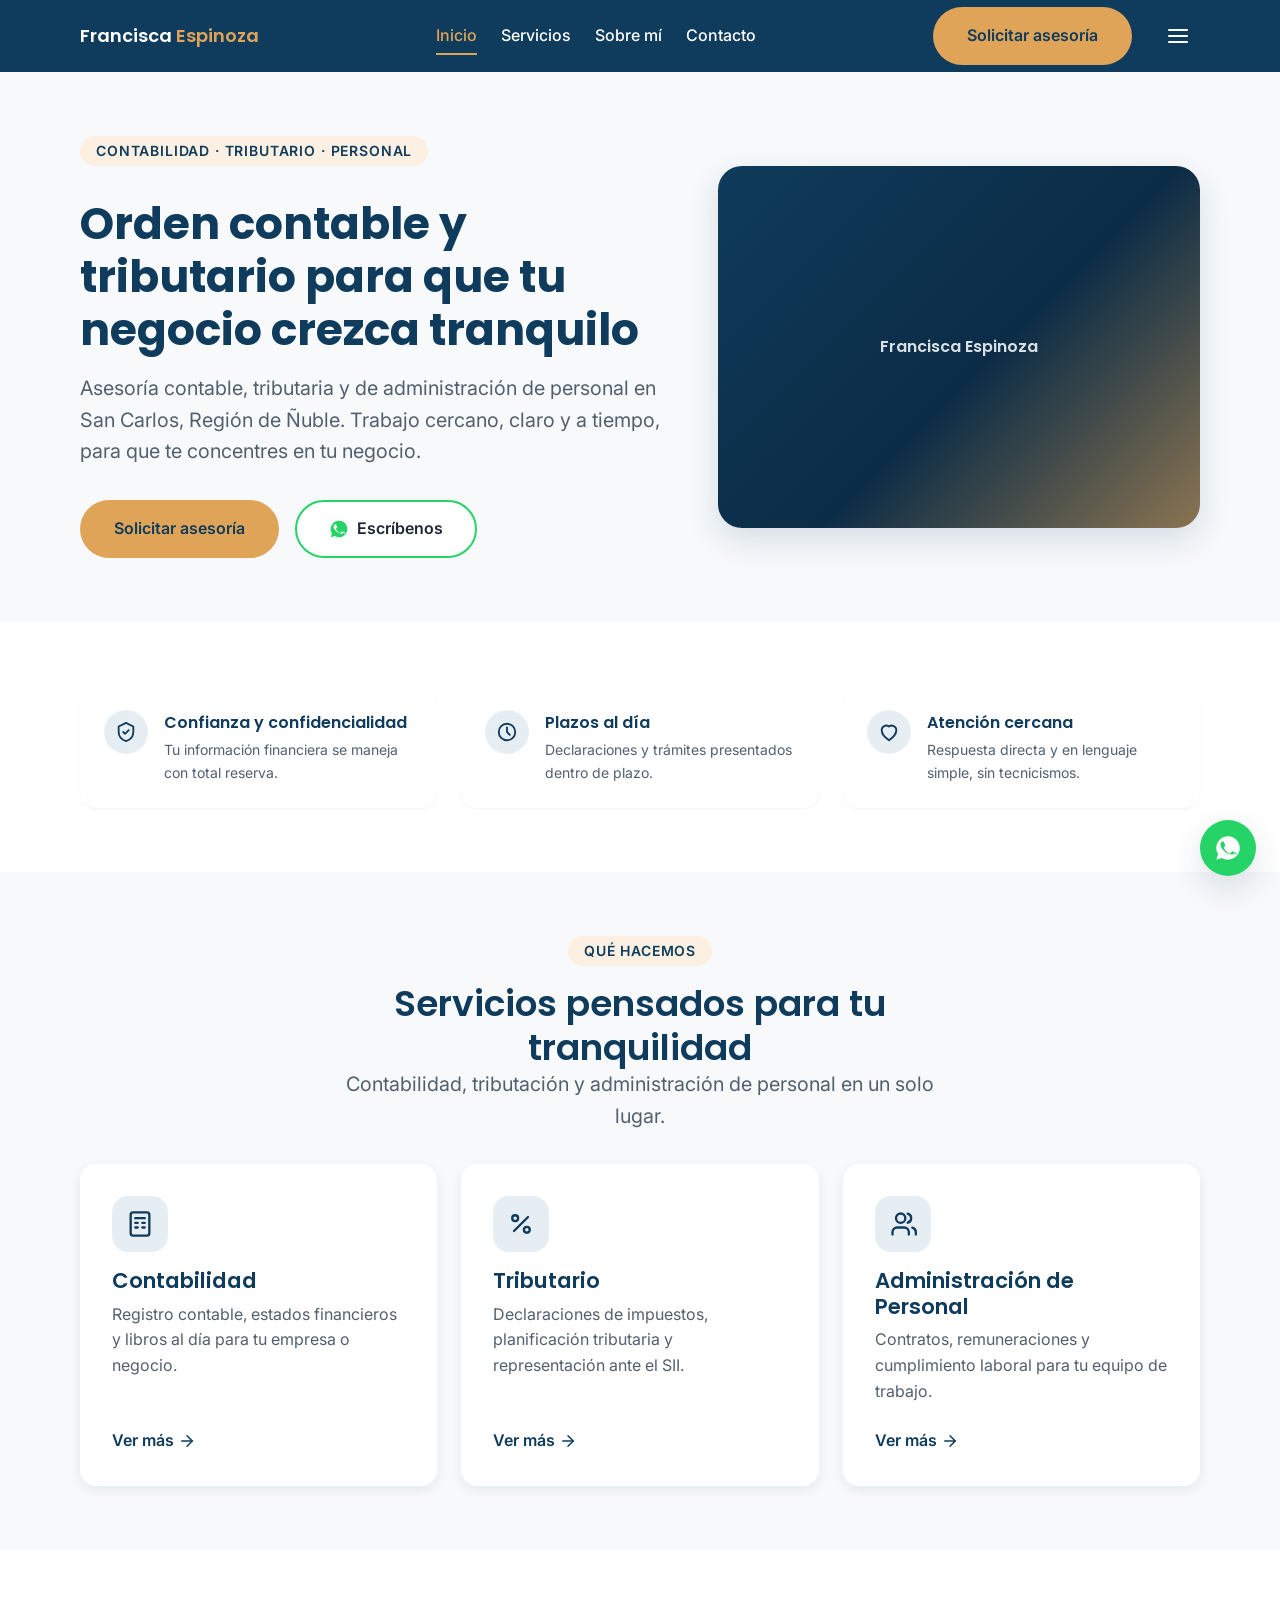
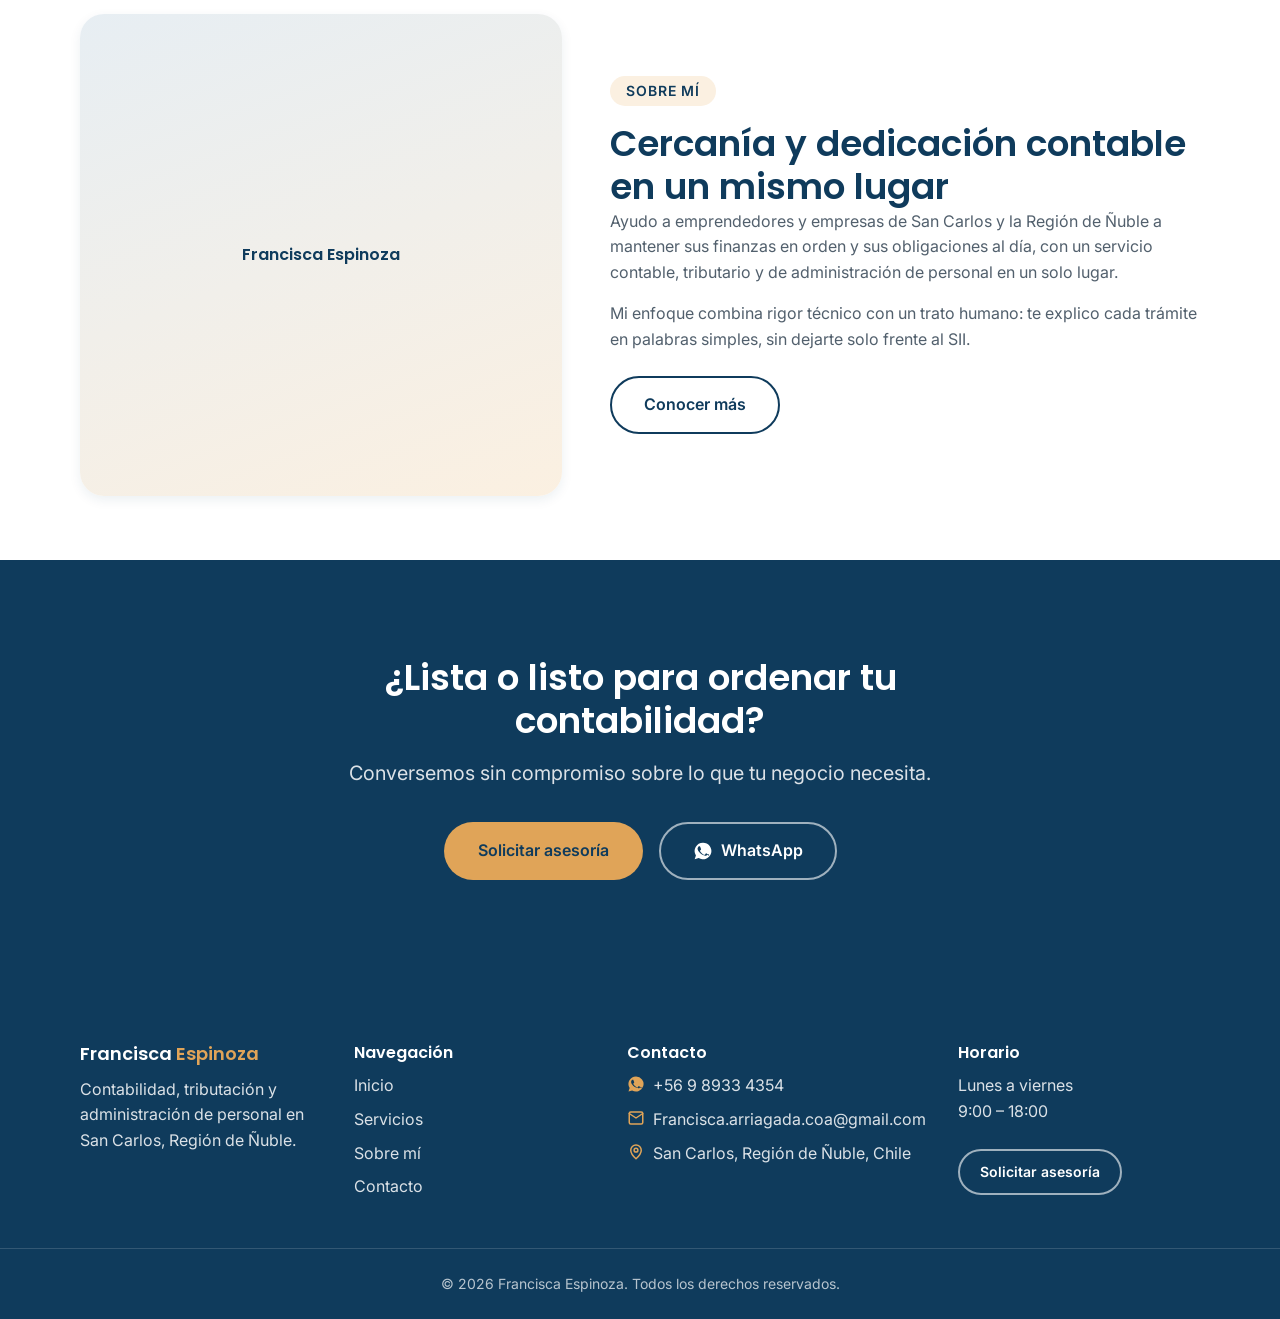
==== commit 5db15047: "Iteración 3: contenido real de las 4 páginas Reemplaza el copy placeholder por el contenido final (h" ====
--- a/index.html
+++ b/index.html
@@ -3,8 +3,8 @@
 <head>
   <meta charset="UTF-8">
   <meta name="viewport" content="width=device-width, initial-scale=1.0">
-  <title>Francisca Espinoza | Contabilidad, Tributación y Administración de Personal</title>
-  <meta name="description" content="Servicios contables, tributarios y de administración de personal en San Carlos, Región de Ñuble, Chile. Asesoría cercana y confiable para tu empresa o negocio.">
+  <title>Francisca Espinoza | Contabilidad, Tributación y Administración de Personal en San Carlos, Ñuble</title>
+  <meta name="description" content="Asesoría contable, tributaria y de administración de personal en San Carlos, Región de Ñuble. Atención cercana, presencial o remota, para tu empresa o negocio.">
 
   <link rel="preconnect" href="https://fonts.googleapis.com">
   <link rel="preconnect" href="https://fonts.gstatic.com" crossorigin>
@@ -171,8 +171,8 @@
         </div>
         <div class="about-preview__body">
           <span class="eyebrow">Sobre mí</span>
-          <h2>Cercanía y experiencia contable en un mismo lugar</h2>
-          <p>Con años de trabajo en contabilidad y tributación, ayudo a emprendedores y empresas de San Carlos y la Región de Ñuble a mantener sus finanzas en orden y sus obligaciones al día.</p>
+          <h2>Cercanía y dedicación contable en un mismo lugar</h2>
+          <p>Ayudo a emprendedores y empresas de San Carlos y la Región de Ñuble a mantener sus finanzas en orden y sus obligaciones al día, con un servicio contable, tributario y de administración de personal en un solo lugar.</p>
           <p>Mi enfoque combina rigor técnico con un trato humano: te explico cada trámite en palabras simples, sin dejarte solo frente al SII.</p>
           <div class="mt-lg">
             <a href="sobre-mi.html" class="btn btn--secondary">Conocer más</a>
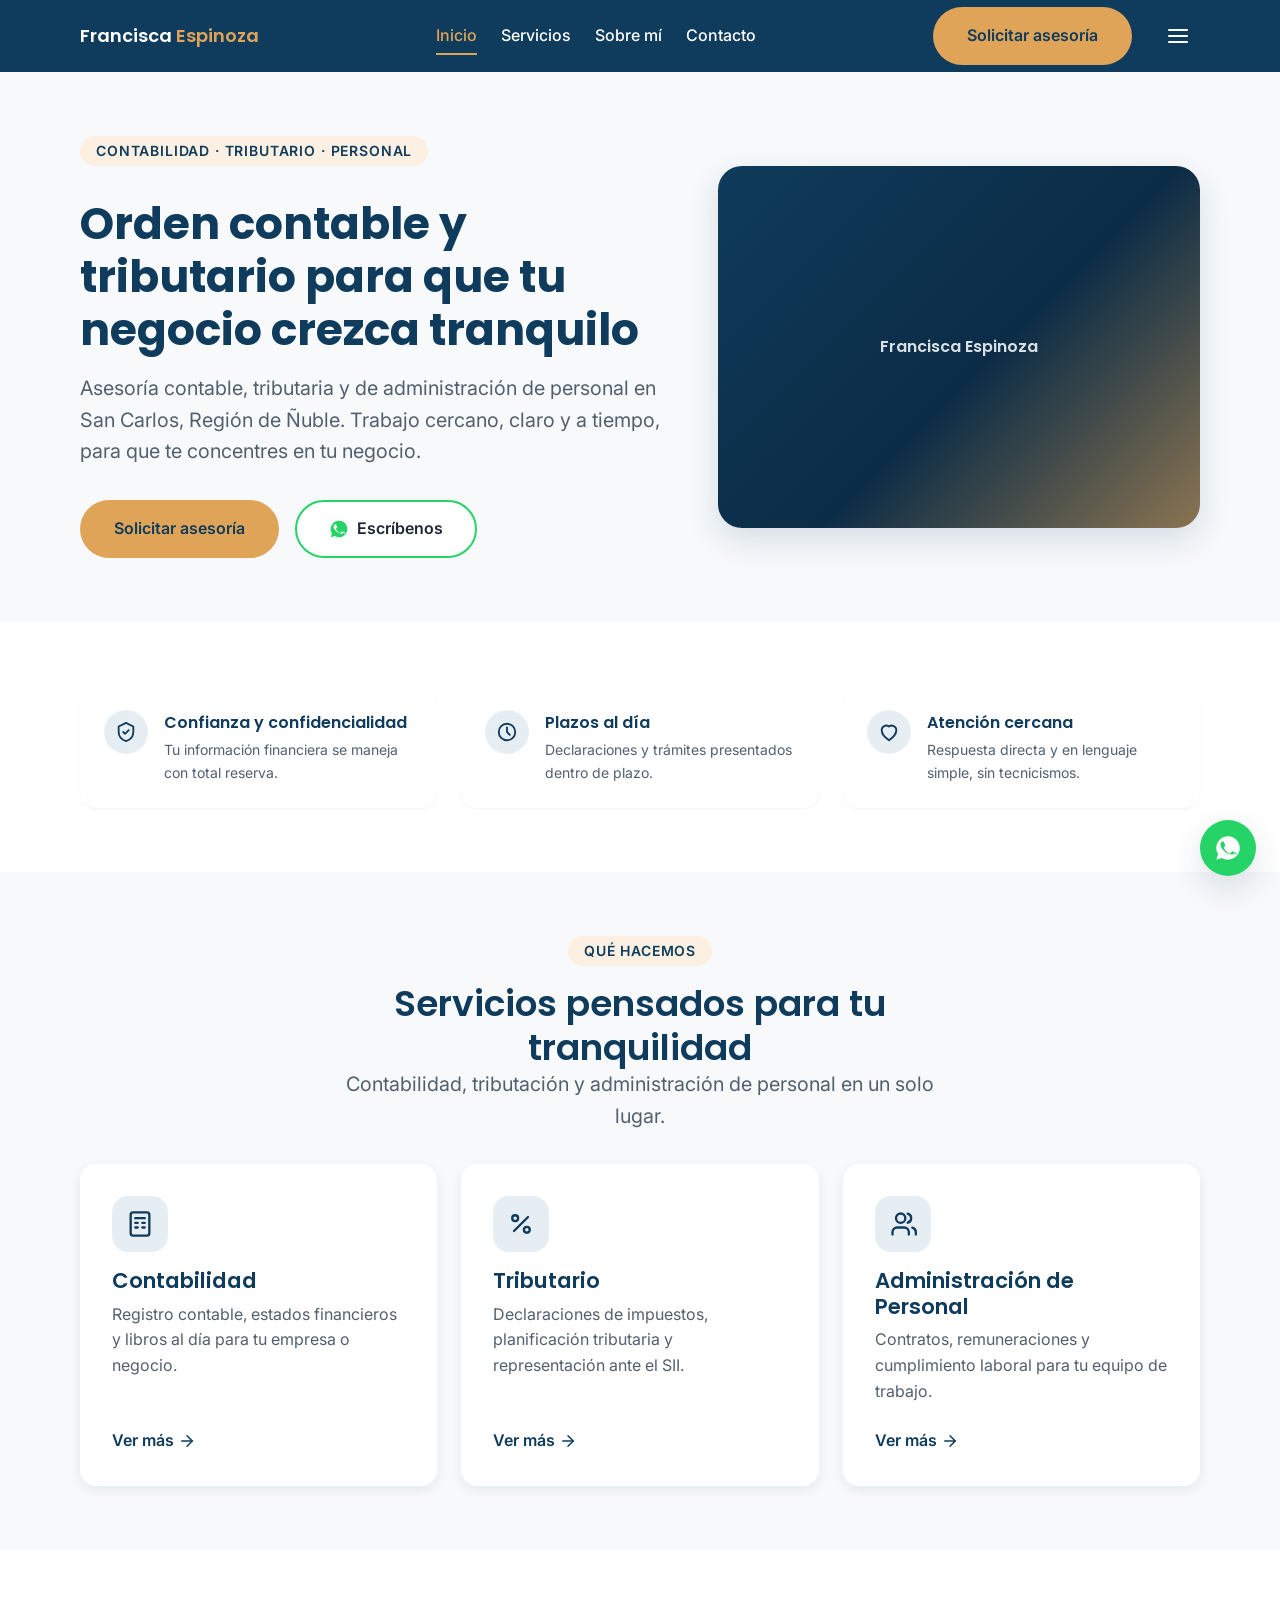
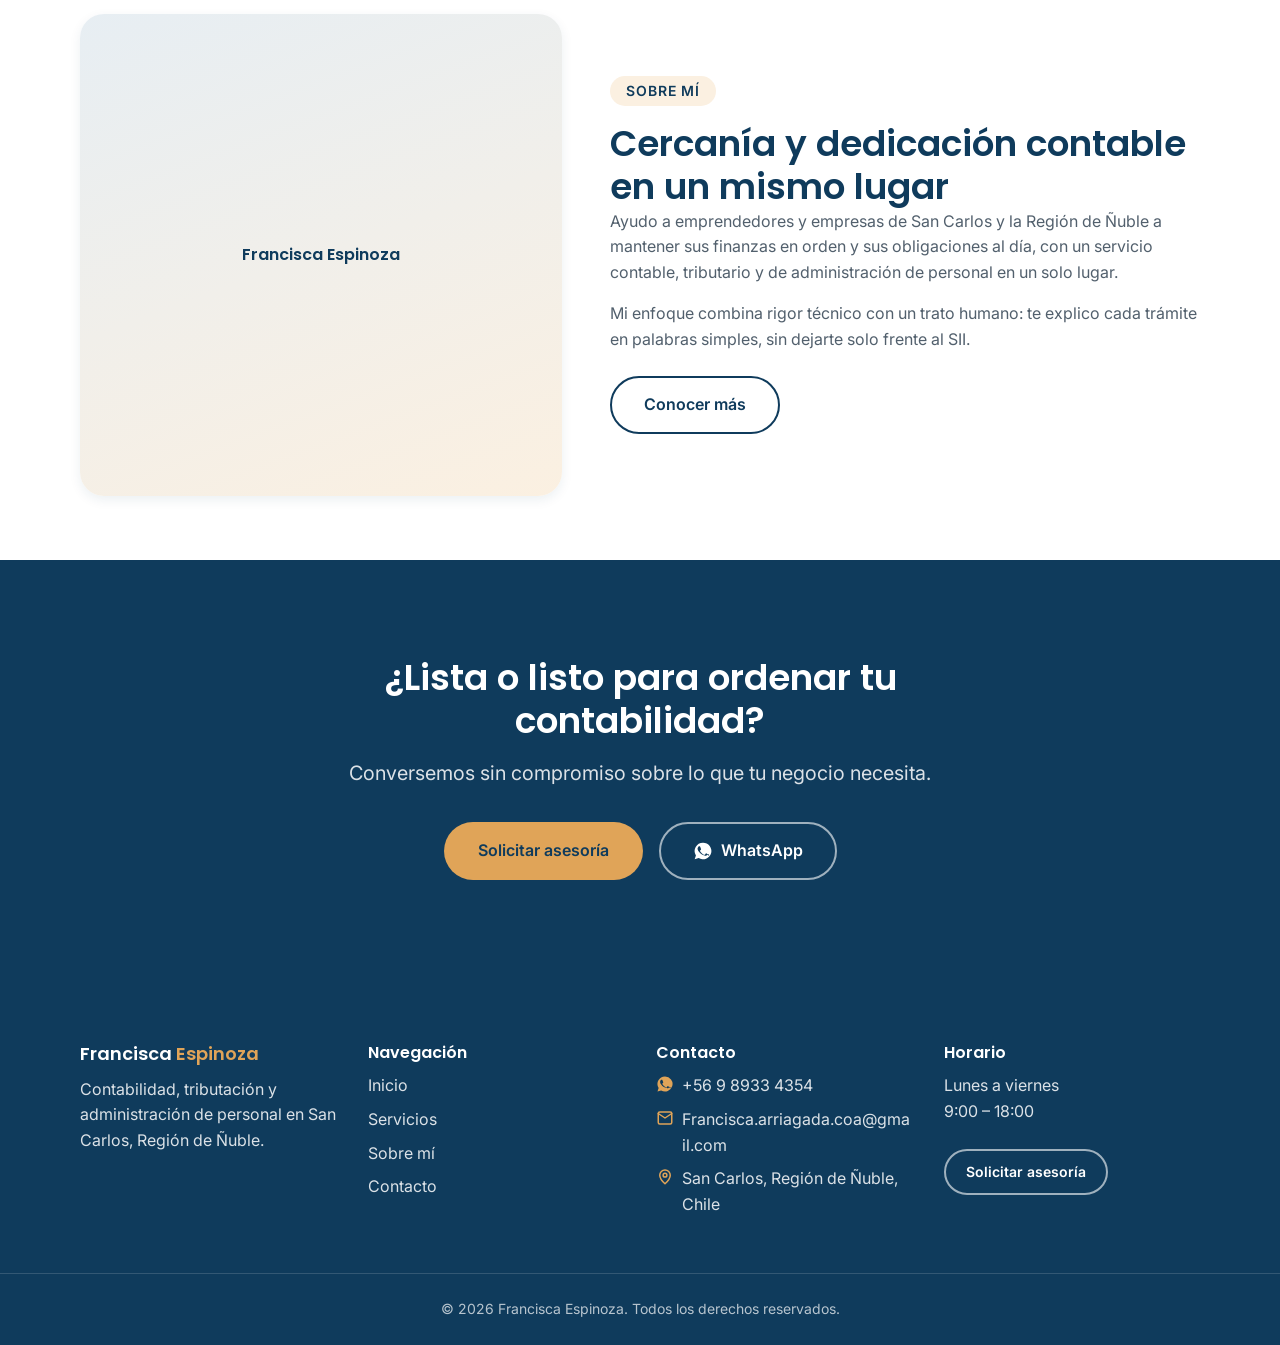
==== commit 917255b7: "Iteración 4: responsivo, accesibilidad y SEO Corrige contraste WCAG AA de .eyebrow--on-navy, arregla" ====
--- a/index.html
+++ b/index.html
@@ -5,6 +5,14 @@
   <meta name="viewport" content="width=device-width, initial-scale=1.0">
   <title>Francisca Espinoza | Contabilidad, Tributación y Administración de Personal en San Carlos, Ñuble</title>
   <meta name="description" content="Asesoría contable, tributaria y de administración de personal en San Carlos, Región de Ñuble. Atención cercana, presencial o remota, para tu empresa o negocio.">
+  <link rel="canonical" href="https://pcornejov.github.io/Sitio-fran/">
+  <link rel="icon" href="favicon.svg" type="image/svg+xml">
+
+  <meta property="og:type" content="website">
+  <meta property="og:locale" content="es_CL">
+  <meta property="og:title" content="Francisca Espinoza | Contabilidad, Tributación y Administración de Personal en San Carlos, Ñuble">
+  <meta property="og:description" content="Asesoría contable, tributaria y de administración de personal en San Carlos, Región de Ñuble. Atención cercana, presencial o remota, para tu empresa o negocio.">
+  <meta property="og:url" content="https://pcornejov.github.io/Sitio-fran/">
 
   <link rel="preconnect" href="https://fonts.googleapis.com">
   <link rel="preconnect" href="https://fonts.gstatic.com" crossorigin>
@@ -38,7 +46,7 @@
     </div>
   </header>
 
-  <div class="mobile-menu" id="mobile-menu" hidden>
+  <div class="mobile-menu" id="mobile-menu" hidden role="dialog" aria-modal="true" aria-label="Menú de navegación">
     <div class="mobile-menu__header container">
       <a href="index.html" class="wordmark">Francisca <span>Espinoza</span></a>
       <button type="button" class="hamburger mobile-menu__close" aria-label="Cerrar menú">
--- a/assets/css/styles.css
+++ b/assets/css/styles.css
@@ -294,7 +294,7 @@
 
 .eyebrow--on-navy {
   color: var(--color-accent);
-  background: rgba(255, 255, 255, 0.12);
+  background: rgba(255, 255, 255, 0.05);
 }
 
 /* =========================================================
@@ -808,11 +808,25 @@
   color: var(--color-accent);
 }
 
+.footer-col ul li a {
+  padding-block: 4px;
+}
+
 .footer-contact-item {
   display: flex;
   align-items: flex-start;
   gap: var(--space-sm);
   margin-bottom: var(--space-sm);
+}
+
+.contact-card__item > div,
+.footer-contact-item > div {
+  min-width: 0;
+}
+
+.contact-card__item-value,
+.footer-contact-item a {
+  overflow-wrap: anywhere;
 }
 
 .footer-contact-item svg {
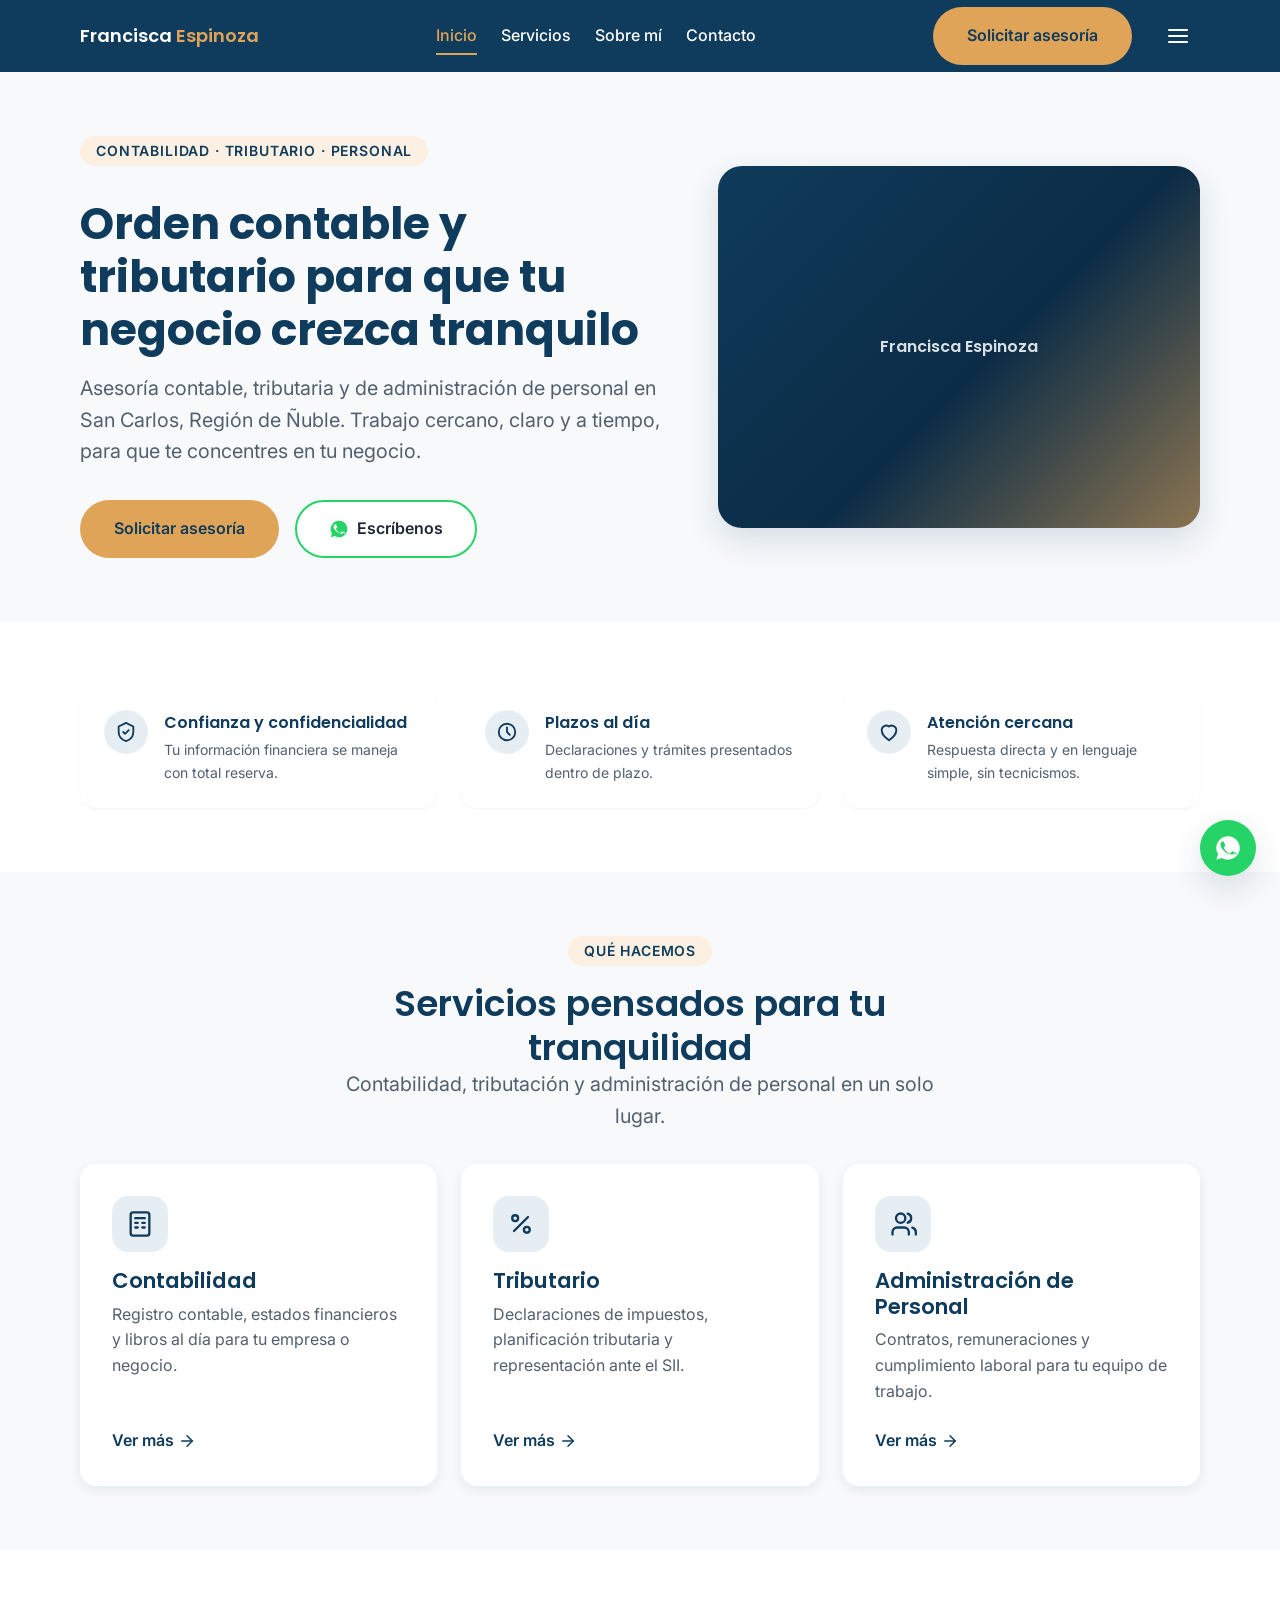
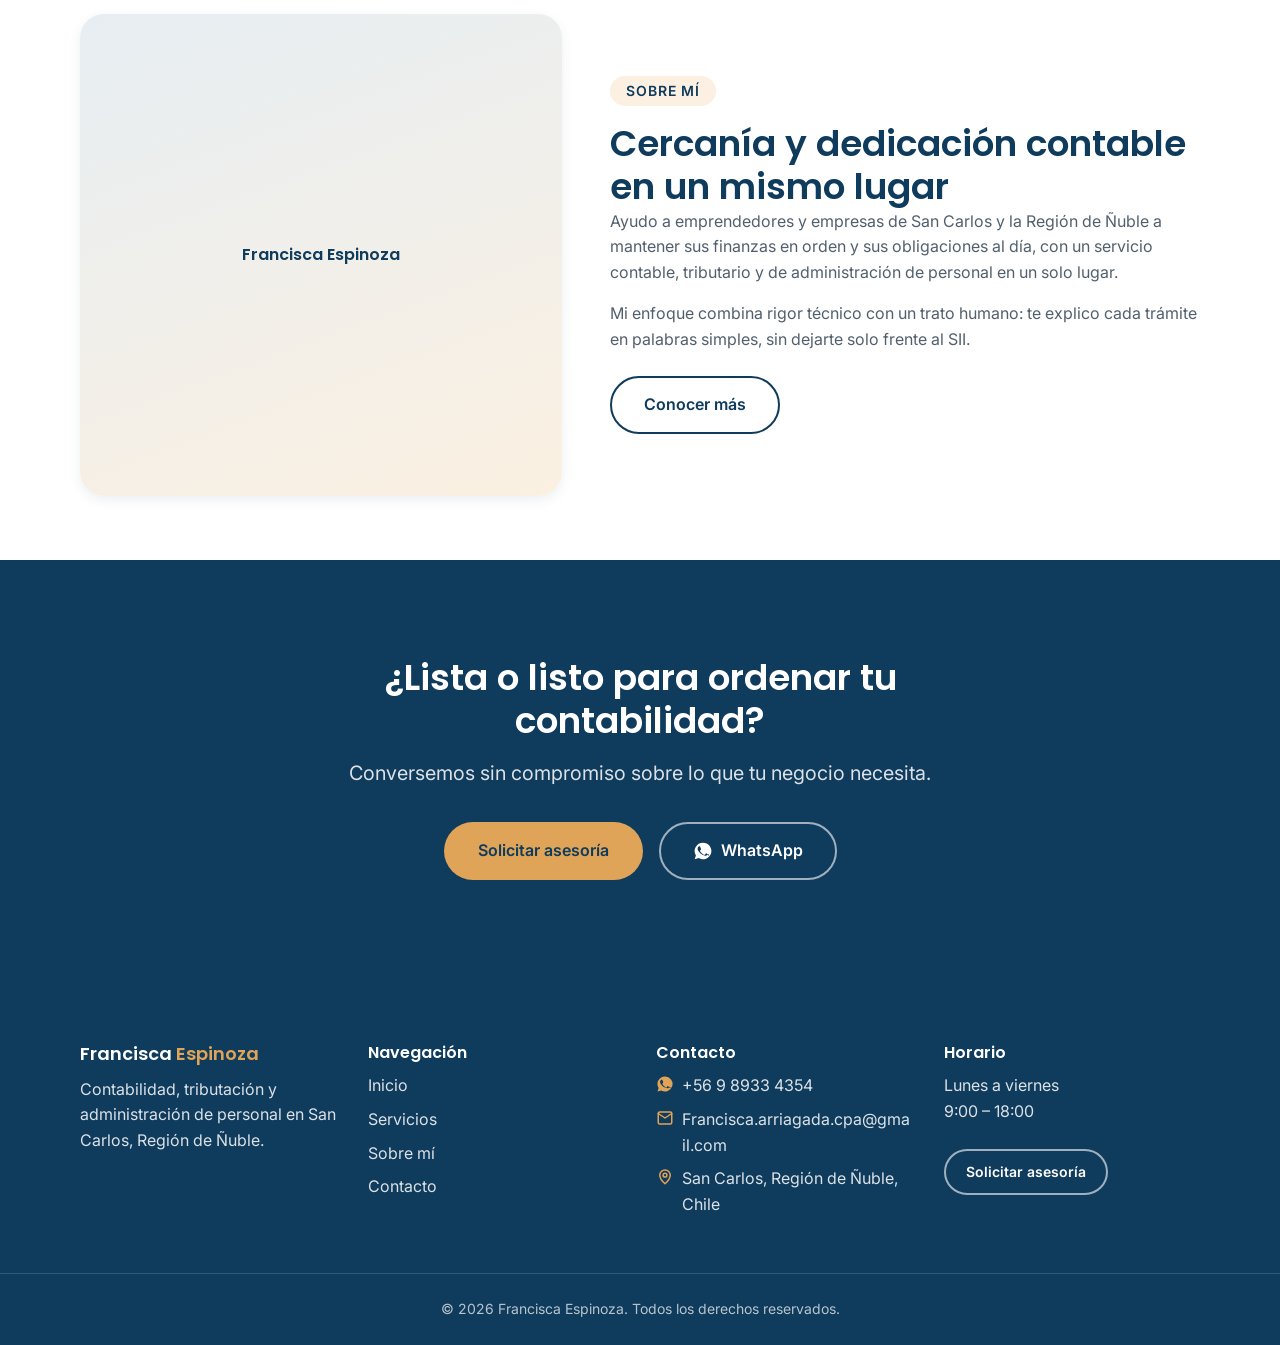
==== commit af31e12f: "Corrige email de contacto y bug de CSS en header móvil El email correcto es Francisca.arriagada.cpa@" ====
--- a/index.html
+++ b/index.html
@@ -230,7 +230,7 @@
         </div>
         <div class="footer-contact-item">
           <svg viewBox="0 0 24 24" fill="none" stroke="currentColor" stroke-width="2" stroke-linecap="round" stroke-linejoin="round" aria-hidden="true"><path d="M4 4h16v16H4z" opacity="0"/><path d="m3 6 9 6 9-6"/><rect x="3" y="4" width="18" height="16" rx="2"/></svg>
-          <a href="mailto:Francisca.arriagada.coa@gmail.com">Francisca.arriagada.coa@gmail.com</a>
+          <a href="mailto:Francisca.arriagada.cpa@gmail.com">Francisca.arriagada.cpa@gmail.com</a>
         </div>
         <div class="footer-contact-item">
           <svg viewBox="0 0 24 24" fill="none" stroke="currentColor" stroke-width="2" stroke-linecap="round" stroke-linejoin="round" aria-hidden="true"><path d="M12 21s7-6.5 7-11.5a7 7 0 0 0-14 0C5 14.5 12 21 12 21Z"/><circle cx="12" cy="9.5" r="2.5"/></svg>
--- a/assets/css/styles.css
+++ b/assets/css/styles.css
@@ -371,7 +371,7 @@
   border-bottom-color: var(--color-accent);
 }
 
-.site-header__cta {
+.btn.site-header__cta {
   display: none;
 }
 
@@ -386,7 +386,7 @@
     gap: var(--space-lg);
   }
 
-  .site-header__cta {
+  .btn.site-header__cta {
     display: inline-flex;
   }
 
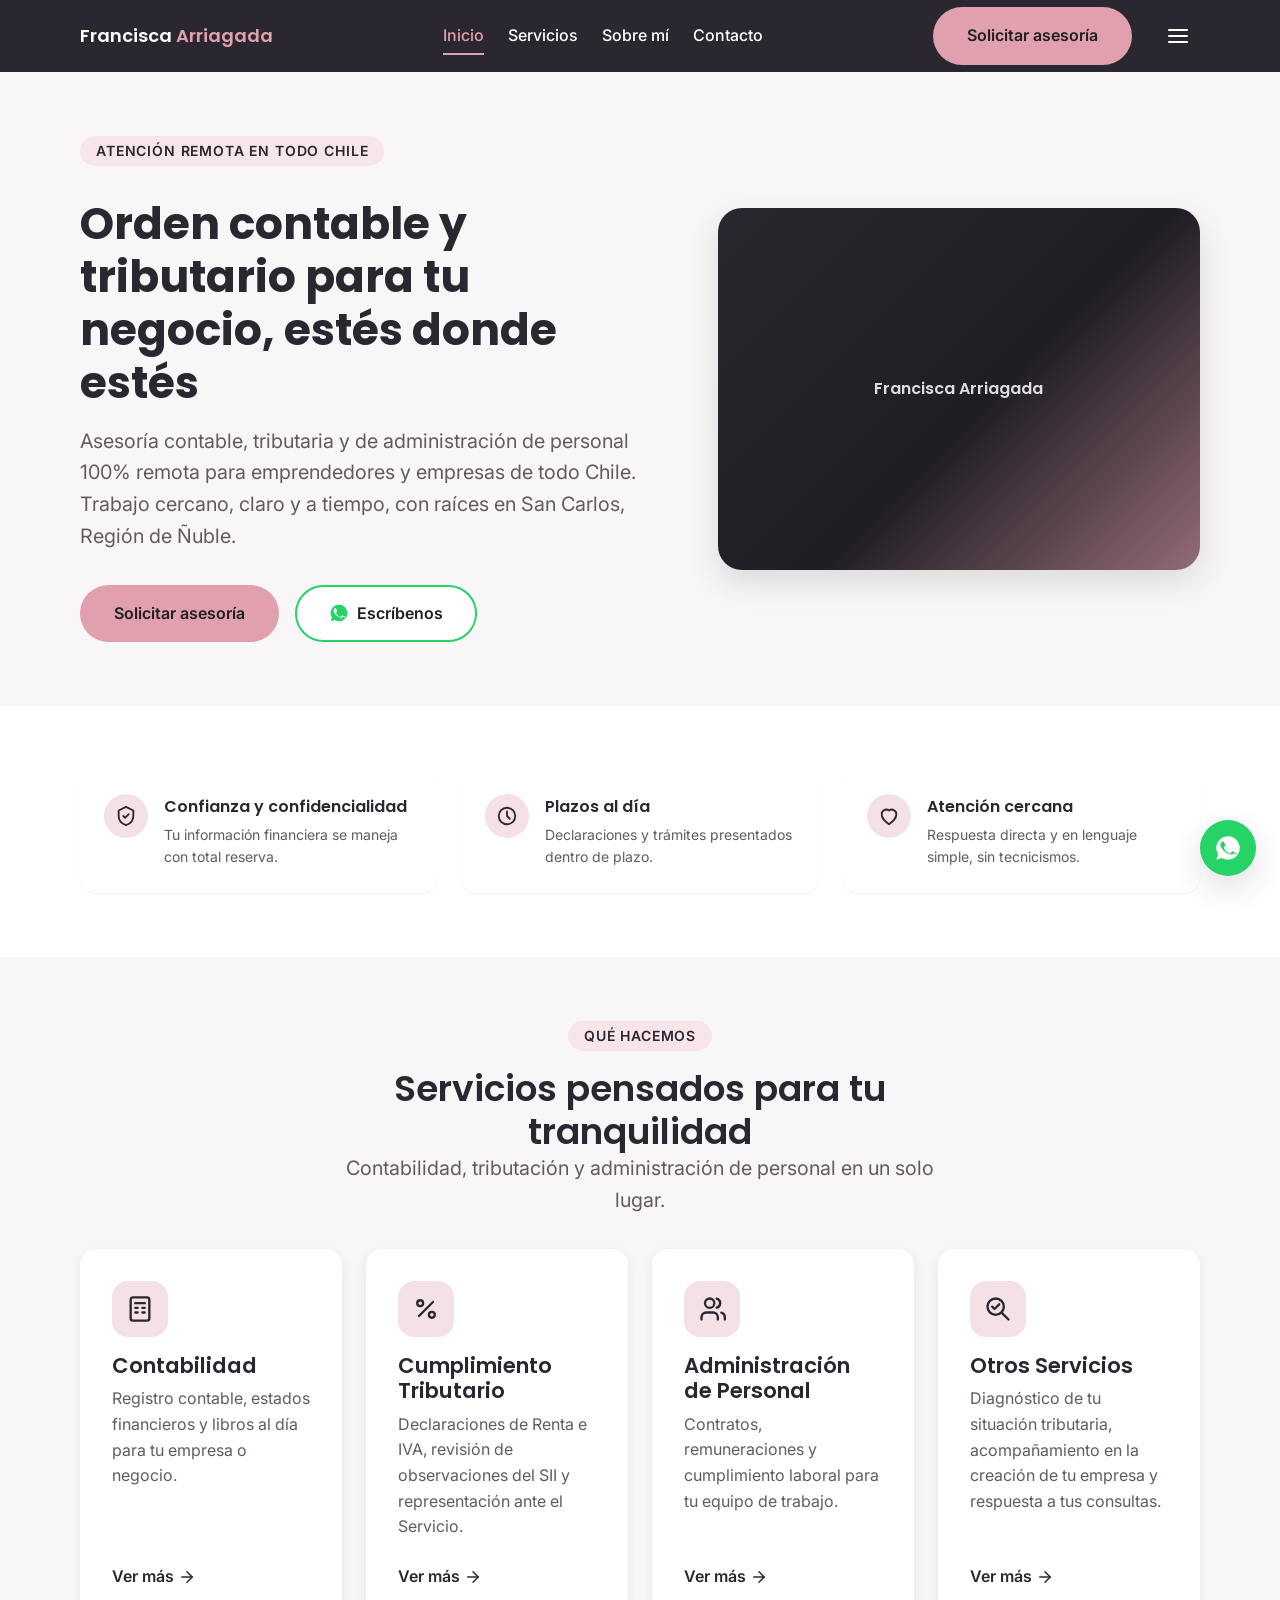
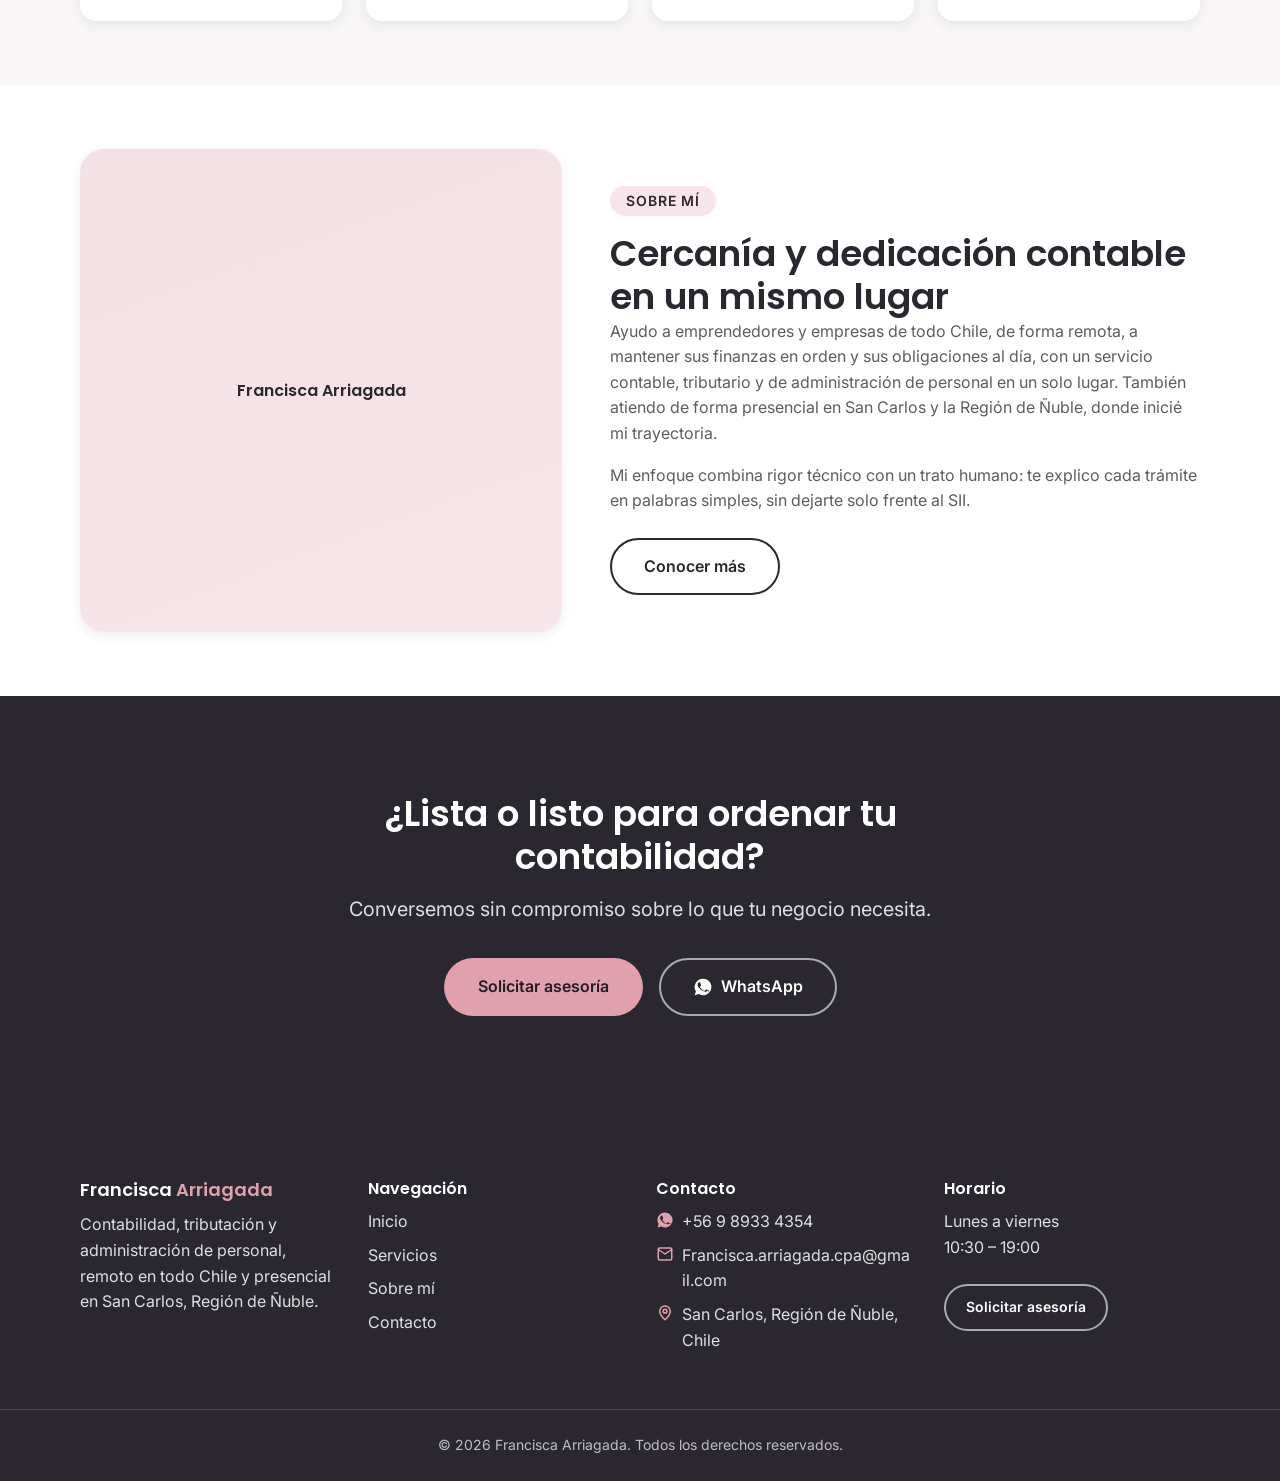
==== commit 9ccdbe78: "Actualiza contenido con datos reales de Francisca Arriagada Corrige el nombre en todo el sitio (Espi" ====
--- a/index.html
+++ b/index.html
@@ -3,15 +3,15 @@
 <head>
   <meta charset="UTF-8">
   <meta name="viewport" content="width=device-width, initial-scale=1.0">
-  <title>Francisca Espinoza | Contabilidad, Tributación y Administración de Personal en San Carlos, Ñuble</title>
-  <meta name="description" content="Asesoría contable, tributaria y de administración de personal en San Carlos, Región de Ñuble. Atención cercana, presencial o remota, para tu empresa o negocio.">
+  <title>Francisca Arriagada | Contabilidad, Tributación y Administración de Personal — Atención Remota en Todo Chile</title>
+  <meta name="description" content="Asesoría contable, tributaria y de administración de personal 100% remota para emprendedores y empresas de todo Chile. Atención cercana y a tiempo, con raíces en San Carlos, Región de Ñuble.">
   <link rel="canonical" href="https://pcornejov.github.io/Sitio-fran/">
   <link rel="icon" href="favicon.svg" type="image/svg+xml">
 
   <meta property="og:type" content="website">
   <meta property="og:locale" content="es_CL">
-  <meta property="og:title" content="Francisca Espinoza | Contabilidad, Tributación y Administración de Personal en San Carlos, Ñuble">
-  <meta property="og:description" content="Asesoría contable, tributaria y de administración de personal en San Carlos, Región de Ñuble. Atención cercana, presencial o remota, para tu empresa o negocio.">
+  <meta property="og:title" content="Francisca Arriagada | Contabilidad, Tributación y Administración de Personal — Atención Remota en Todo Chile">
+  <meta property="og:description" content="Asesoría contable, tributaria y de administración de personal 100% remota para emprendedores y empresas de todo Chile. Atención cercana y a tiempo, con raíces en San Carlos, Región de Ñuble.">
   <meta property="og:url" content="https://pcornejov.github.io/Sitio-fran/">
 
   <link rel="preconnect" href="https://fonts.googleapis.com">
@@ -25,7 +25,7 @@
 
   <header class="site-header">
     <div class="container site-header__inner">
-      <a href="index.html" class="wordmark">Francisca <span>Espinoza</span></a>
+      <a href="index.html" class="wordmark">Francisca <span>Arriagada</span></a>
 
       <nav class="main-nav" aria-label="Navegación principal">
         <ul class="main-nav__list">
@@ -48,7 +48,7 @@
 
   <div class="mobile-menu" id="mobile-menu" hidden role="dialog" aria-modal="true" aria-label="Menú de navegación">
     <div class="mobile-menu__header container">
-      <a href="index.html" class="wordmark">Francisca <span>Espinoza</span></a>
+      <a href="index.html" class="wordmark">Francisca <span>Arriagada</span></a>
       <button type="button" class="hamburger mobile-menu__close" aria-label="Cerrar menú">
         <svg viewBox="0 0 24 24" fill="none" stroke="currentColor" stroke-width="2" stroke-linecap="round" aria-hidden="true"><line x1="6" y1="6" x2="18" y2="18"/><line x1="6" y1="18" x2="18" y2="6"/></svg>
       </button>
@@ -73,9 +73,9 @@
     <section class="section">
       <div class="container hero">
         <div class="hero__text">
-          <span class="eyebrow">Contabilidad · Tributario · Personal</span>
-          <h1>Orden contable y tributario para que tu negocio crezca tranquilo</h1>
-          <p class="hero__subtitle">Asesoría contable, tributaria y de administración de personal en San Carlos, Región de Ñuble. Trabajo cercano, claro y a tiempo, para que te concentres en tu negocio.</p>
+          <span class="eyebrow">Atención remota en todo Chile</span>
+          <h1>Orden contable y tributario para tu negocio, estés donde estés</h1>
+          <p class="hero__subtitle">Asesoría contable, tributaria y de administración de personal 100% remota para emprendedores y empresas de todo Chile. Trabajo cercano, claro y a tiempo, con raíces en San Carlos, Región de Ñuble.</p>
           <div class="btn-row">
             <a href="contacto.html" class="btn btn--primary">Solicitar asesoría</a>
             <a href="https://wa.me/56989334354" class="btn btn--whatsapp" target="_blank" rel="noopener">
@@ -85,7 +85,7 @@
           </div>
         </div>
         <div class="hero__media" role="img" aria-label="Ilustración representativa de asesoría contable">
-          <span>Francisca Espinoza</span>
+          <span>Francisca Arriagada</span>
         </div>
       </div>
     </section>
@@ -150,8 +150,8 @@
             <div class="service-card__icon">
               <svg viewBox="0 0 24 24" fill="none" stroke="currentColor" stroke-width="2" stroke-linecap="round" stroke-linejoin="round" aria-hidden="true"><circle cx="7" cy="7" r="2.5"/><circle cx="17" cy="17" r="2.5"/><line x1="18" y1="6" x2="6" y2="18"/></svg>
             </div>
-            <h3 class="service-card__title">Tributario</h3>
-            <p class="service-card__desc">Declaraciones de impuestos, planificación tributaria y representación ante el SII.</p>
+            <h3 class="service-card__title">Cumplimiento Tributario</h3>
+            <p class="service-card__desc">Declaraciones de Renta e IVA, revisión de observaciones del SII y representación ante el Servicio.</p>
             <a href="servicios.html#tributario" class="service-card__link">Ver más
               <svg viewBox="0 0 24 24" fill="none" stroke="currentColor" stroke-width="2" stroke-linecap="round" stroke-linejoin="round" aria-hidden="true"><line x1="5" y1="12" x2="19" y2="12"/><polyline points="12 5 19 12 12 19"/></svg>
             </a>
@@ -167,6 +167,17 @@
               <svg viewBox="0 0 24 24" fill="none" stroke="currentColor" stroke-width="2" stroke-linecap="round" stroke-linejoin="round" aria-hidden="true"><line x1="5" y1="12" x2="19" y2="12"/><polyline points="12 5 19 12 12 19"/></svg>
             </a>
           </article>
+
+          <article class="service-card">
+            <div class="service-card__icon">
+              <svg viewBox="0 0 24 24" fill="none" stroke="currentColor" stroke-width="2" stroke-linecap="round" stroke-linejoin="round" aria-hidden="true"><circle cx="10" cy="10" r="7"/><path d="m7 10 2 2 4-4"/><line x1="21" y1="21" x2="15.5" y2="15.5"/></svg>
+            </div>
+            <h3 class="service-card__title">Otros Servicios</h3>
+            <p class="service-card__desc">Diagnóstico de tu situación tributaria, acompañamiento en la creación de tu empresa y respuesta a tus consultas.</p>
+            <a href="servicios.html#otros-servicios" class="service-card__link">Ver más
+              <svg viewBox="0 0 24 24" fill="none" stroke="currentColor" stroke-width="2" stroke-linecap="round" stroke-linejoin="round" aria-hidden="true"><line x1="5" y1="12" x2="19" y2="12"/><polyline points="12 5 19 12 12 19"/></svg>
+            </a>
+          </article>
         </div>
       </div>
     </section>
@@ -174,13 +185,13 @@
     <!-- ===== SOBRE MÍ (preview) ===== -->
     <section class="section section-bg-alt">
       <div class="container about-preview">
-        <div class="about-preview__media" role="img" aria-label="Retrato de Francisca Espinoza">
-          <span>Francisca Espinoza</span>
+        <div class="about-preview__media" role="img" aria-label="Retrato de Francisca Arriagada">
+          <span>Francisca Arriagada</span>
         </div>
         <div class="about-preview__body">
           <span class="eyebrow">Sobre mí</span>
           <h2>Cercanía y dedicación contable en un mismo lugar</h2>
-          <p>Ayudo a emprendedores y empresas de San Carlos y la Región de Ñuble a mantener sus finanzas en orden y sus obligaciones al día, con un servicio contable, tributario y de administración de personal en un solo lugar.</p>
+          <p>Ayudo a emprendedores y empresas de todo Chile, de forma remota, a mantener sus finanzas en orden y sus obligaciones al día, con un servicio contable, tributario y de administración de personal en un solo lugar. También atiendo de forma presencial en San Carlos y la Región de Ñuble, donde inicié mi trayectoria.</p>
           <p>Mi enfoque combina rigor técnico con un trato humano: te explico cada trámite en palabras simples, sin dejarte solo frente al SII.</p>
           <div class="mt-lg">
             <a href="sobre-mi.html" class="btn btn--secondary">Conocer más</a>
@@ -208,8 +219,8 @@
   <footer class="site-footer">
     <div class="container footer-grid">
       <div class="footer-col">
-        <p class="footer-col__wordmark">Francisca <span style="color: var(--color-accent);">Espinoza</span></p>
-        <p>Contabilidad, tributación y administración de personal en San Carlos, Región de Ñuble.</p>
+        <p class="footer-col__wordmark">Francisca <span style="color: var(--color-accent);">Arriagada</span></p>
+        <p>Contabilidad, tributación y administración de personal, remoto en todo Chile y presencial en San Carlos, Región de Ñuble.</p>
       </div>
 
       <div class="footer-col">
@@ -240,14 +251,14 @@
 
       <div class="footer-col">
         <p class="footer-col__title">Horario</p>
-        <p>Lunes a viernes<br>9:00 – 18:00</p>
+        <p>Lunes a viernes<br>10:30 – 19:00</p>
         <div class="mt-lg">
           <a href="contacto.html" class="btn btn--on-navy btn--sm">Solicitar asesoría</a>
         </div>
       </div>
     </div>
     <div class="footer-bottom">
-      <p>&copy; 2026 Francisca Espinoza. Todos los derechos reservados.</p>
+      <p>&copy; 2026 Francisca Arriagada. Todos los derechos reservados.</p>
     </div>
   </footer>
 
--- a/assets/css/styles.css
+++ b/assets/css/styles.css
@@ -1,5 +1,5 @@
 /* =========================================================
-   Francisca Espinoza — Sistema visual (Iteración 2)
+   Francisca Arriagada — Sistema visual (Iteración 2)
    Contabilidad · Tributación · Administración de Personal
    ========================================================= */
 
@@ -51,29 +51,29 @@
 /* ===== DESIGN TOKENS ===== */
 :root {
   /* ===== COLOR — Marca ===== */
-  --color-primary: #0F3B5C;        /* Navy — header, footer, nav, texto sobre claro */
-  --color-primary-hover: #0B2C46;  /* Navy oscurecido ~15% — hover de botones/enlaces navy */
-  --color-primary-active: #081F33; /* Navy oscurecido ~25% — estado presionado */
-  --color-primary-tint-10: #E7EEF3; /* Navy al 10% opacidad sobre blanco — fondos de íconos, chips */
-  --color-primary-tint-05: #F1F5F8; /* Navy al 5% — hover sutil de filas/list items */
-
-  --color-accent: #E0A458;         /* Ámbar — CTA primario */
-  --color-accent-hover: #D69C55;   /* Ámbar oscurecido ~5% (NO más oscuro, ver §2) */
-  --color-accent-active: #D69C55;  /* Mismo tono que hover; el estado activo se marca con
+  --color-primary: #2B2730;        /* Grafito — header, footer, nav, texto sobre claro */
+  --color-primary-hover: #201D25;  /* Grafito oscurecido — hover de botones/enlaces */
+  --color-primary-active: #17151A; /* Grafito oscurecido — estado presionado */
+  --color-primary-tint-10: #F4E1E5; /* Rosa empolvado al 10% — fondos de íconos, chips */
+  --color-primary-tint-05: #F9EDEF; /* Rosa empolvado al 5% — hover sutil de filas/list items */
+
+  --color-accent: #E0A0AE;         /* Rosa empolvado — CTA primario (Rosa Ejecutivo) */
+  --color-accent-hover: #B5677A;   /* Vino — hover del botón primario */
+  --color-accent-active: #B5677A;  /* Mismo tono que hover; el estado activo se marca con
                                        transform + inset-shadow, no con más oscurecimiento
                                        (oscurecer más rompe el contraste AA, ver §2) */
-  --color-accent-tint: #FBF0E1;    /* Ámbar al 10% — fondos de badges, resaltes suaves */
+  --color-accent-tint: #F7E5E9;    /* Rosa empolvado al 10% — fondos de badges, resaltes suaves */
 
   --color-whatsapp: #25D366;       /* Verde oficial — SOLO ícono/isotipo de WhatsApp */
   --color-whatsapp-hover: #1FB955; /* Verde oscurecido — hover del ícono/FAB */
 
   /* ===== COLOR — Neutros / texto ===== */
-  --color-bg: #F7F9FB;             /* Fondo general del sitio */
+  --color-bg: #F9F6F7;             /* Fondo general del sitio */
   --color-surface: #FFFFFF;        /* Fondo de tarjetas, header en scroll-top si aplica, inputs */
-  --color-text-primary: #1F2933;   /* Texto de cuerpo sobre fondos claros */
-  --color-text-secondary: #52606D; /* Texto secundario/meta sobre fondos claros */
-  --color-text-inverse: #FFFFFF;   /* Texto sobre navy (header, footer, CTA band) */
-  --color-text-on-accent: #0F3B5C; /* Texto sobre botones ámbar (obligatorio, NO blanco) */
+  --color-text-primary: #221F23;   /* Texto de cuerpo sobre fondos claros */
+  --color-text-secondary: #635A5E; /* Texto secundario/meta sobre fondos claros */
+  --color-text-inverse: #FFFFFF;   /* Texto sobre grafito (header, footer, CTA band) */
+  --color-text-on-accent: #221F23; /* Texto sobre botones rosa (obligatorio, NO blanco) */
   --color-border: #DCE3E9;         /* Bordes de inputs, divisores sobre superficies claras */
   --color-border-dark: rgba(255,255,255,0.15); /* Divisores sobre fondo navy (footer) */
 
@@ -120,10 +120,10 @@
   --radius-pill: 999px;
 
   /* ===== SOMBRAS ===== */
-  --shadow-sm: 0 1px 2px rgba(15, 59, 92, 0.06);
-  --shadow-md: 0 4px 12px rgba(15, 59, 92, 0.08);
-  --shadow-lg: 0 12px 32px rgba(15, 59, 92, 0.14);
-  --shadow-focus: 0 0 0 3px rgba(224, 164, 88, 0.45);
+  --shadow-sm: 0 1px 2px rgba(43, 39, 48, 0.06);
+  --shadow-md: 0 4px 12px rgba(43, 39, 48, 0.08);
+  --shadow-lg: 0 12px 32px rgba(43, 39, 48, 0.14);
+  --shadow-focus: 0 0 0 3px rgba(224, 160, 174, 0.45);
   --shadow-focus-inverse: 0 0 0 3px rgba(255, 255, 255, 0.55);
 
   /* ===== LAYOUT ===== */
@@ -541,7 +541,7 @@
 .btn--primary:active {
   background-color: var(--color-accent-active);
   transform: scale(0.98);
-  box-shadow: inset 0 2px 6px rgba(15, 59, 92, 0.25);
+  box-shadow: inset 0 2px 6px rgba(43, 39, 48, 0.25);
 }
 
 /* Secundario sobre fondo claro */
@@ -731,23 +731,11 @@
   grid-template-columns: 1fr;
   gap: var(--space-lg);
 }
-
-@media (min-width: 768px) and (max-width: 1023px) {
-  .services-grid {
-    grid-template-columns: repeat(2, 1fr);
-  }
-
-  .services-grid > :last-child:nth-child(3) {
-    grid-column: 1 / -1;
-    max-width: calc(50% - (var(--space-lg) / 2));
-    margin-inline: auto;
-  }
-}
-
+@media (min-width: 768px) {
+  .services-grid { grid-template-columns: repeat(2, 1fr); }
+}
 @media (min-width: 1024px) {
-  .services-grid {
-    grid-template-columns: repeat(3, 1fr);
-  }
+  .services-grid { grid-template-columns: repeat(4, 1fr); }
 }
 
 /* =========================================================
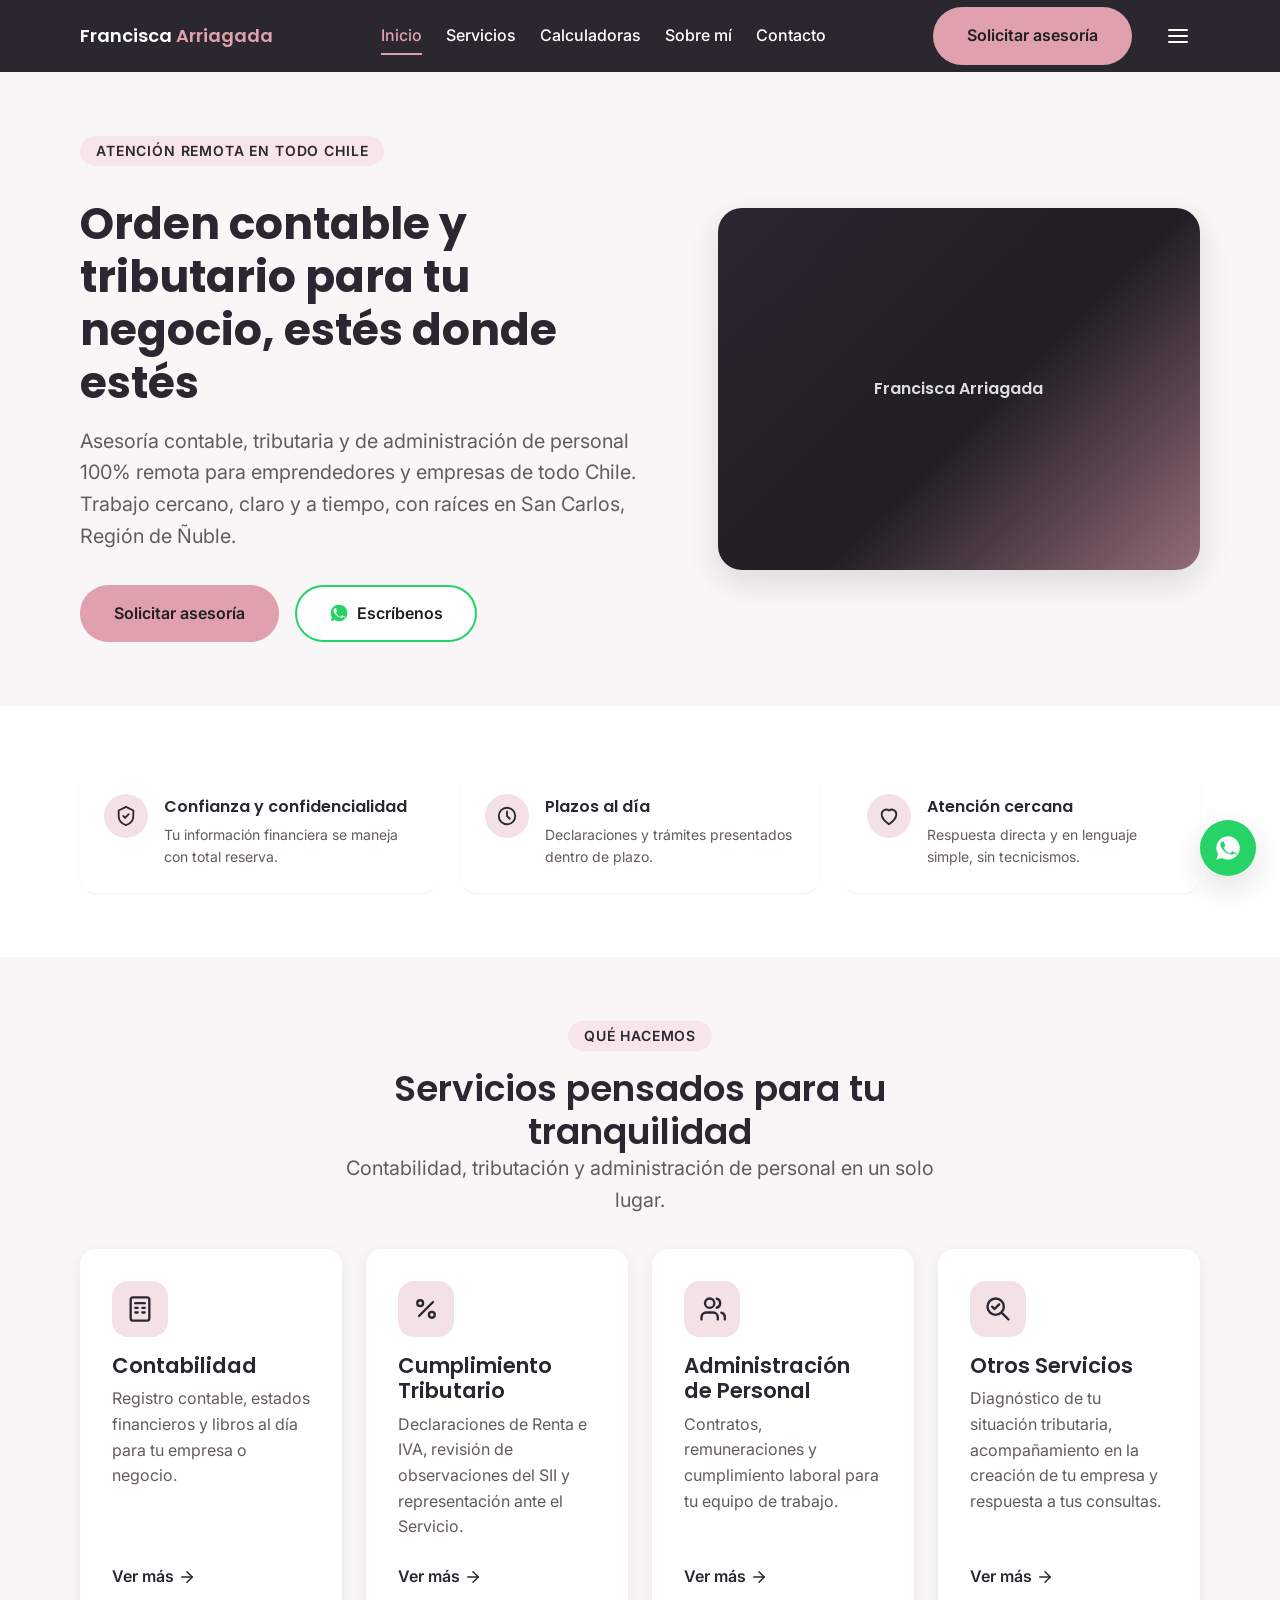
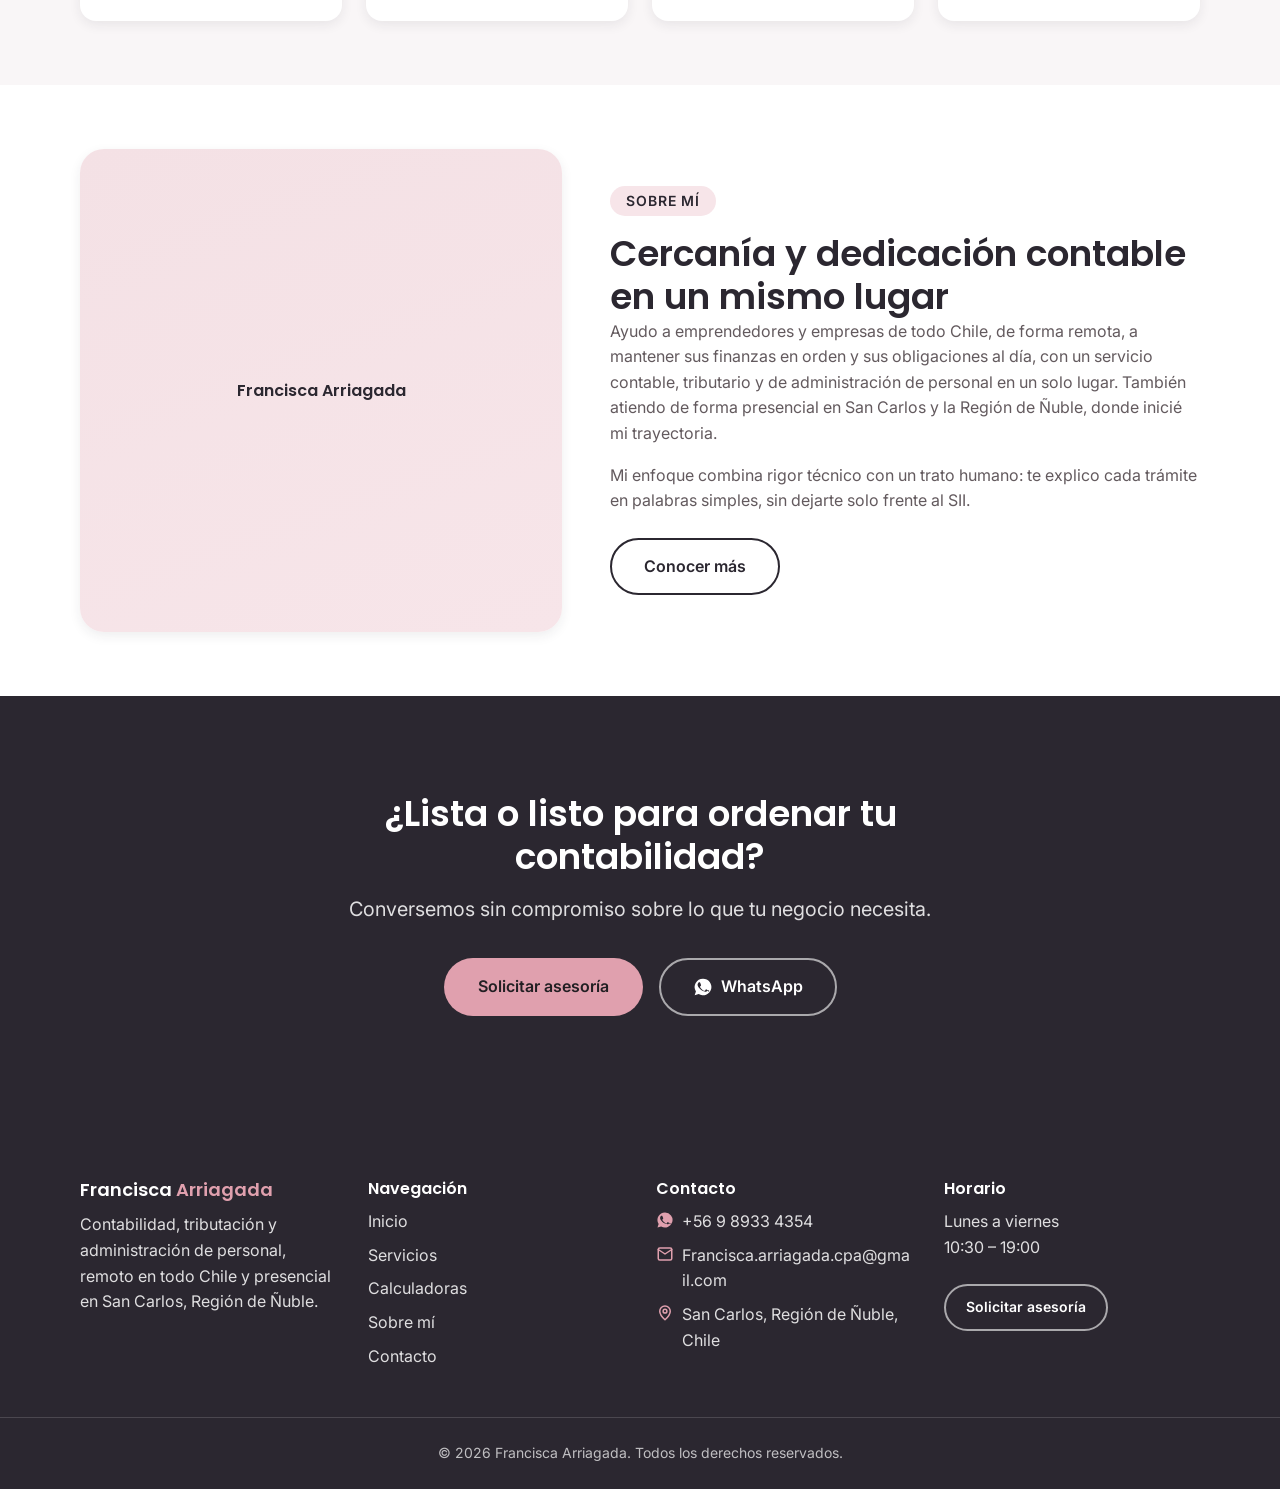
==== commit 141e5ea0: "Agrega calculadoras de IVA y boleta de honorarios Nuevas páginas calculadoras.html (hub), calculador" ====
--- a/index.html
+++ b/index.html
@@ -31,6 +31,7 @@
         <ul class="main-nav__list">
           <li><a class="main-nav__link" href="index.html" aria-current="page">Inicio</a></li>
           <li><a class="main-nav__link" href="servicios.html">Servicios</a></li>
+          <li><a class="main-nav__link" href="calculadoras.html">Calculadoras</a></li>
           <li><a class="main-nav__link" href="sobre-mi.html">Sobre mí</a></li>
           <li><a class="main-nav__link" href="contacto.html">Contacto</a></li>
         </ul>
@@ -56,6 +57,7 @@
     <ul class="mobile-menu__list">
       <li><a class="mobile-menu__link" href="index.html" aria-current="page">Inicio</a></li>
       <li><a class="mobile-menu__link" href="servicios.html">Servicios</a></li>
+      <li><a class="mobile-menu__link" href="calculadoras.html">Calculadoras</a></li>
       <li><a class="mobile-menu__link" href="sobre-mi.html">Sobre mí</a></li>
       <li><a class="mobile-menu__link" href="contacto.html">Contacto</a></li>
     </ul>
@@ -228,6 +230,7 @@
         <ul>
           <li><a href="index.html">Inicio</a></li>
           <li><a href="servicios.html">Servicios</a></li>
+          <li><a href="calculadoras.html">Calculadoras</a></li>
           <li><a href="sobre-mi.html">Sobre mí</a></li>
           <li><a href="contacto.html">Contacto</a></li>
         </ul>
--- a/assets/css/styles.css
+++ b/assets/css/styles.css
@@ -1361,7 +1361,8 @@
   color: var(--color-text-primary);
 }
 
-.form-field label .required {
+.form-field label .required,
+.form-field__label-standalone .required {
   color: var(--color-error);
 }
 
@@ -1454,3 +1455,236 @@
 .mt-lg {
   margin-top: var(--space-lg);
 }
+
+/* =========================================================
+   CALCULADORAS — Hub, formularios y tarjetas de resultado
+   ========================================================= */
+.calc-hub-grid {
+  display: grid;
+  grid-template-columns: 1fr;
+  gap: var(--space-lg);
+  max-width: 900px;
+  margin-inline: auto;
+}
+@media (min-width: 768px) {
+  .calc-hub-grid { grid-template-columns: repeat(2, 1fr); }
+}
+
+.calculator-form {
+  background-color: var(--color-surface);
+  border-radius: var(--radius-md);
+  box-shadow: var(--shadow-md);
+  padding: var(--space-xl);
+  max-width: 640px;
+  margin-inline: auto;
+  display: flex;
+  flex-direction: column;
+  gap: var(--space-lg);
+}
+
+.form-field__label-standalone {
+  font-weight: var(--weight-medium);
+  font-size: var(--text-small);
+  color: var(--color-text-primary);
+}
+
+.calc-toggle {
+  display: flex;
+  gap: var(--space-xs);
+  background-color: var(--color-bg);
+  border: 1px solid var(--color-border);
+  border-radius: var(--radius-pill);
+  padding: var(--space-xs);
+  margin-top: var(--space-xs);
+}
+@media (max-width: 479px) {
+  .calc-toggle { flex-direction: column; }
+}
+
+.calc-toggle__input {
+  position: absolute;
+  width: 1px;
+  height: 1px;
+  padding: 0;
+  margin: -1px;
+  overflow: hidden;
+  clip: rect(0, 0, 0, 0);
+  white-space: nowrap;
+  border: 0;
+}
+
+.calc-toggle__label {
+  flex: 1;
+  text-align: center;
+  padding: var(--space-sm) var(--space-md);
+  border-radius: var(--radius-pill);
+  font-weight: var(--weight-medium);
+  font-size: var(--text-small);
+  color: var(--color-text-secondary);
+  cursor: pointer;
+  transition: background-color 0.2s, color 0.2s;
+}
+
+.calc-toggle__input:checked + .calc-toggle__label {
+  background-color: var(--color-primary);
+  color: var(--color-text-inverse);
+}
+
+.calc-toggle__input:focus-visible + .calc-toggle__label {
+  box-shadow: var(--shadow-focus);
+}
+
+.currency-input-wrapper {
+  position: relative;
+}
+
+.currency-input-wrapper__prefix {
+  position: absolute;
+  left: var(--space-md);
+  top: 50%;
+  transform: translateY(-50%);
+  color: var(--color-text-secondary);
+  font-weight: var(--weight-medium);
+  pointer-events: none;
+}
+
+.currency-input-wrapper input {
+  width: 100%;
+  padding-left: calc(var(--space-md) + 14px);
+  font-family: var(--font-heading);
+  font-size: var(--text-h5);
+  font-weight: var(--weight-semibold);
+}
+
+.results-grid {
+  display: grid;
+  grid-template-columns: 1fr;
+  gap: var(--space-md);
+}
+@media (min-width: 768px) {
+  .results-grid { grid-template-columns: repeat(3, 1fr); }
+}
+
+.result-card {
+  background-color: var(--color-primary-tint-05);
+  border: 1px solid var(--color-border);
+  border-radius: var(--radius-md);
+  padding: var(--space-lg);
+  text-align: center;
+}
+
+.result-card__label {
+  font-size: var(--text-small);
+  font-weight: var(--weight-medium);
+  text-transform: uppercase;
+  letter-spacing: 0.04em;
+  color: var(--color-text-secondary);
+}
+
+.result-card__value {
+  font-family: var(--font-heading);
+  font-size: var(--text-h3);
+  font-weight: var(--weight-semibold);
+  color: var(--color-primary);
+  margin-top: var(--space-xs);
+}
+
+.result-card--highlight {
+  background-color: var(--color-primary);
+  border-color: var(--color-primary);
+}
+
+.result-card--highlight .result-card__label {
+  color: rgba(255, 255, 255, 0.7);
+}
+
+.result-card--highlight .result-card__value {
+  color: var(--color-accent);
+}
+
+.scenario-grid {
+  display: grid;
+  grid-template-columns: 1fr;
+  gap: var(--space-lg);
+}
+@media (min-width: 768px) {
+  .scenario-grid { grid-template-columns: repeat(2, 1fr); }
+}
+
+.scenario-card {
+  background-color: var(--color-surface);
+  border: 1px solid var(--color-border);
+  border-radius: var(--radius-md);
+  padding: var(--space-lg);
+  box-shadow: var(--shadow-sm);
+}
+
+.scenario-card__title {
+  font-family: var(--font-heading);
+  font-weight: var(--weight-semibold);
+  color: var(--color-primary);
+  font-size: var(--text-h5);
+}
+
+.scenario-card__desc {
+  font-size: var(--text-small);
+  color: var(--color-text-secondary);
+  margin-top: var(--space-xs);
+}
+
+.scenario-card__rows {
+  margin-top: var(--space-md);
+  display: flex;
+  flex-direction: column;
+}
+
+.scenario-card__row {
+  display: flex;
+  justify-content: space-between;
+  align-items: baseline;
+  gap: var(--space-md);
+  padding-block: var(--space-sm);
+  border-top: 1px solid var(--color-border);
+}
+
+.scenario-card__row:first-child {
+  border-top: none;
+  padding-top: 0;
+}
+
+.scenario-card__row-label {
+  color: var(--color-text-secondary);
+  font-size: var(--text-small);
+}
+
+.scenario-card__row-value {
+  font-family: var(--font-heading);
+  font-weight: var(--weight-semibold);
+  color: var(--color-primary);
+  font-size: var(--text-h5);
+}
+
+.scenario-card__row-value--highlight {
+  color: var(--color-accent-hover);
+}
+
+.calc-rate-note {
+  background-color: var(--color-accent-tint);
+  border-radius: var(--radius-sm);
+  padding: var(--space-md) var(--space-lg);
+  font-size: var(--text-small);
+  color: var(--color-text-primary);
+}
+
+.calc-disclaimer {
+  background-color: var(--color-primary-tint-05);
+  border-left: 3px solid var(--color-accent);
+  border-radius: var(--radius-sm);
+  padding: var(--space-md) var(--space-lg);
+  font-size: var(--text-small);
+  color: var(--color-text-secondary);
+}
+
+.mb-lg {
+  margin-bottom: var(--space-lg);
+}
